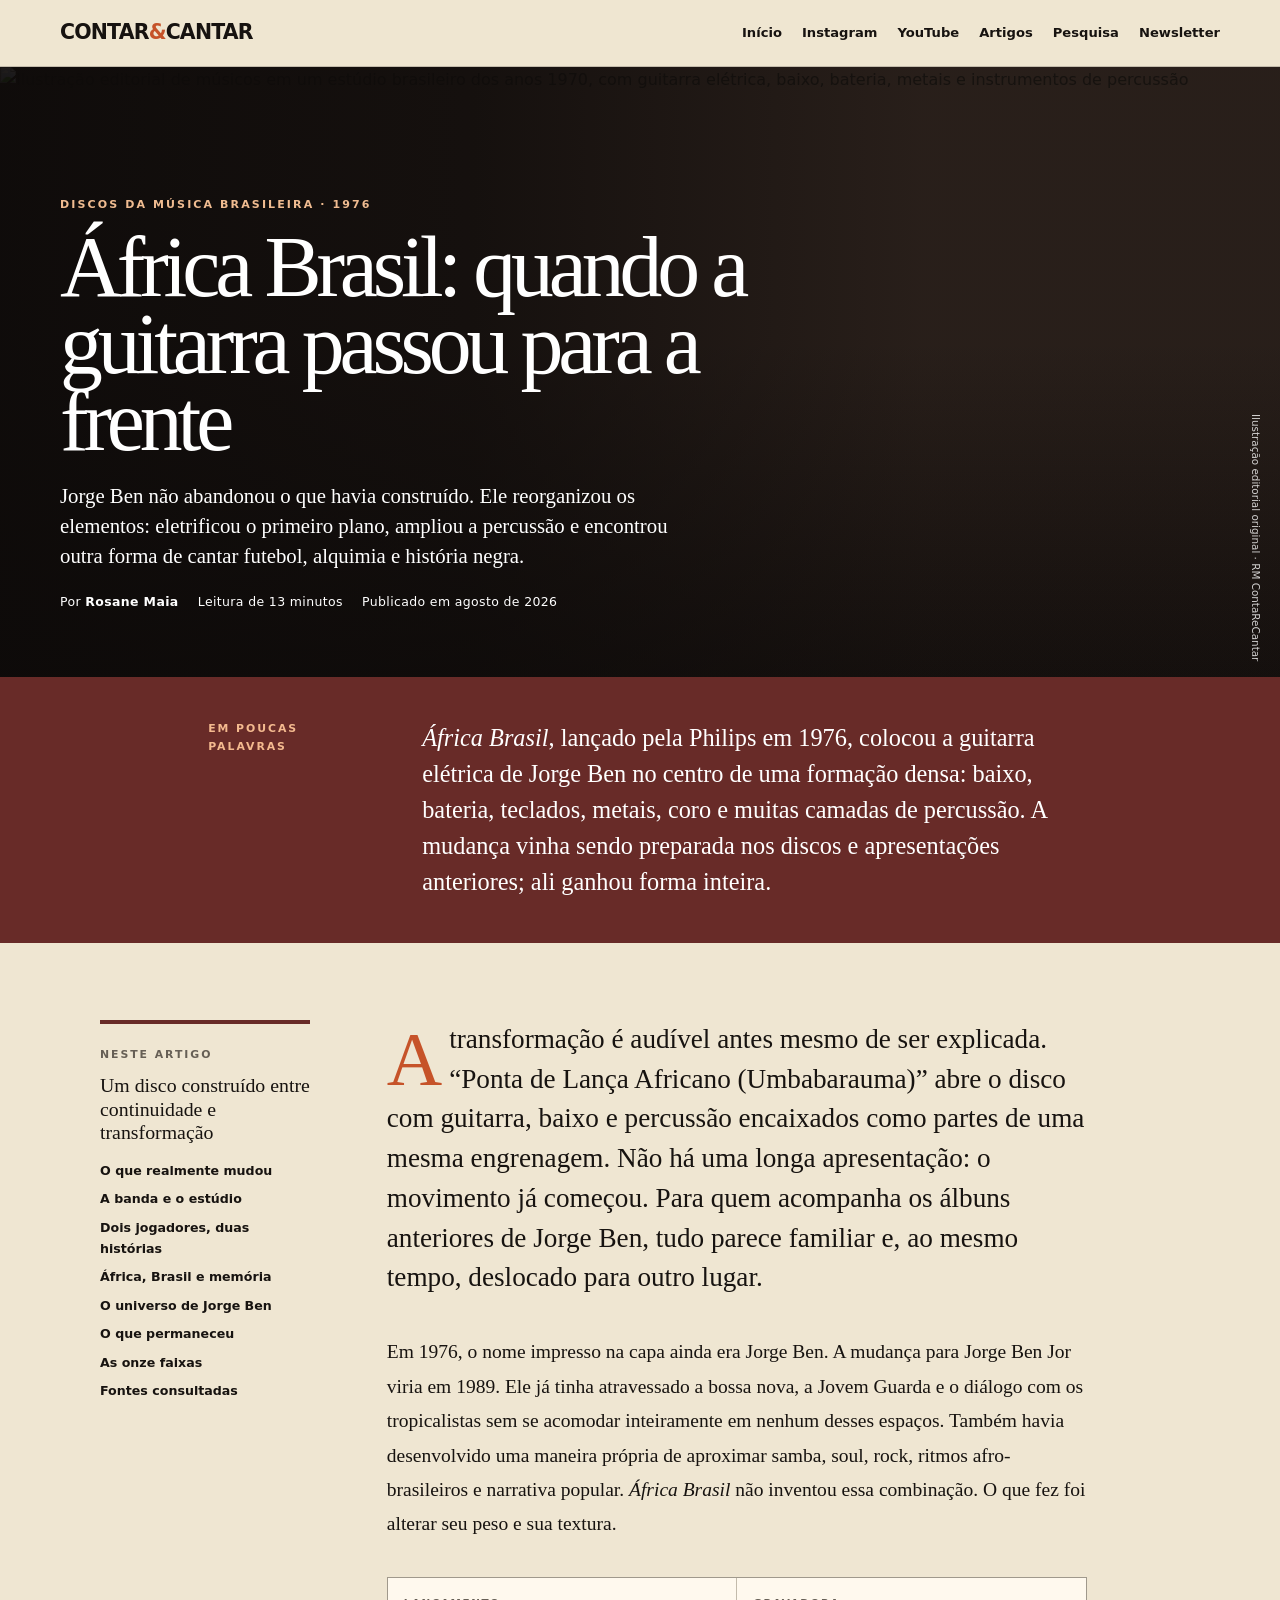
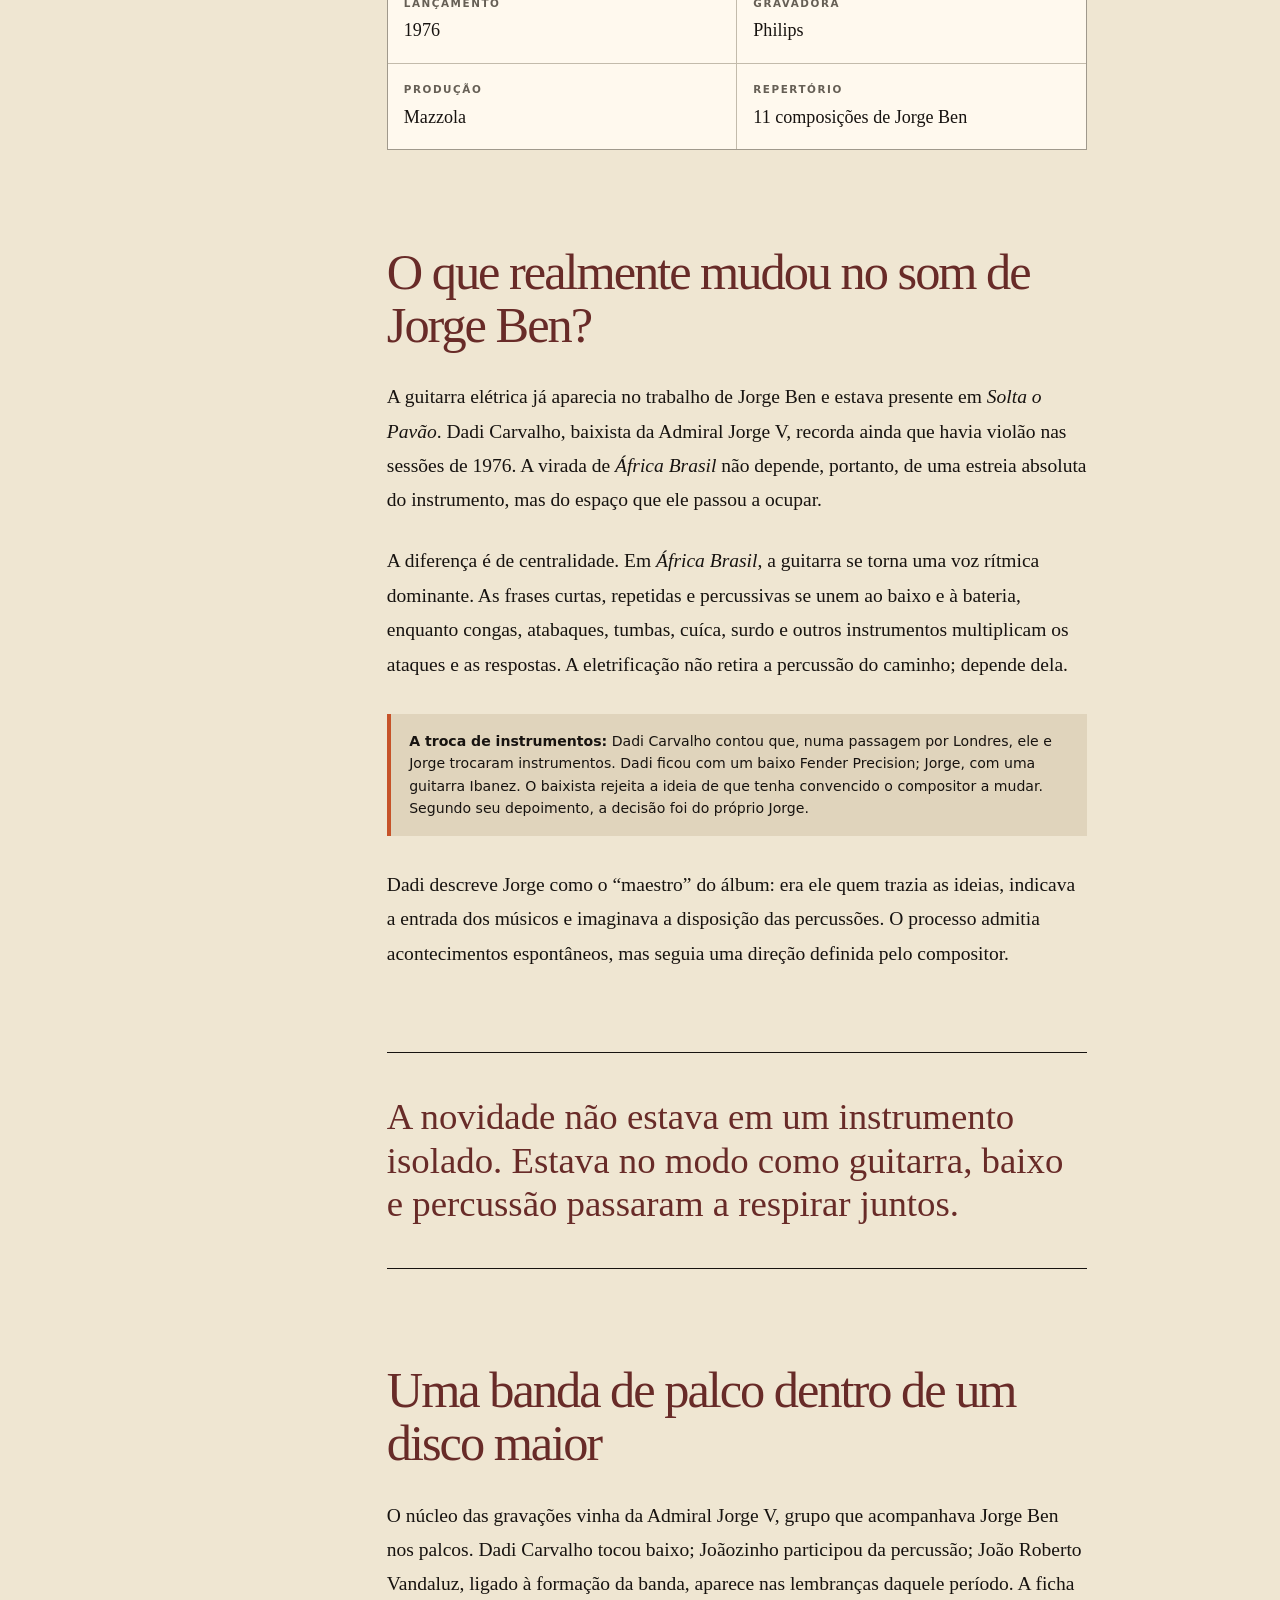
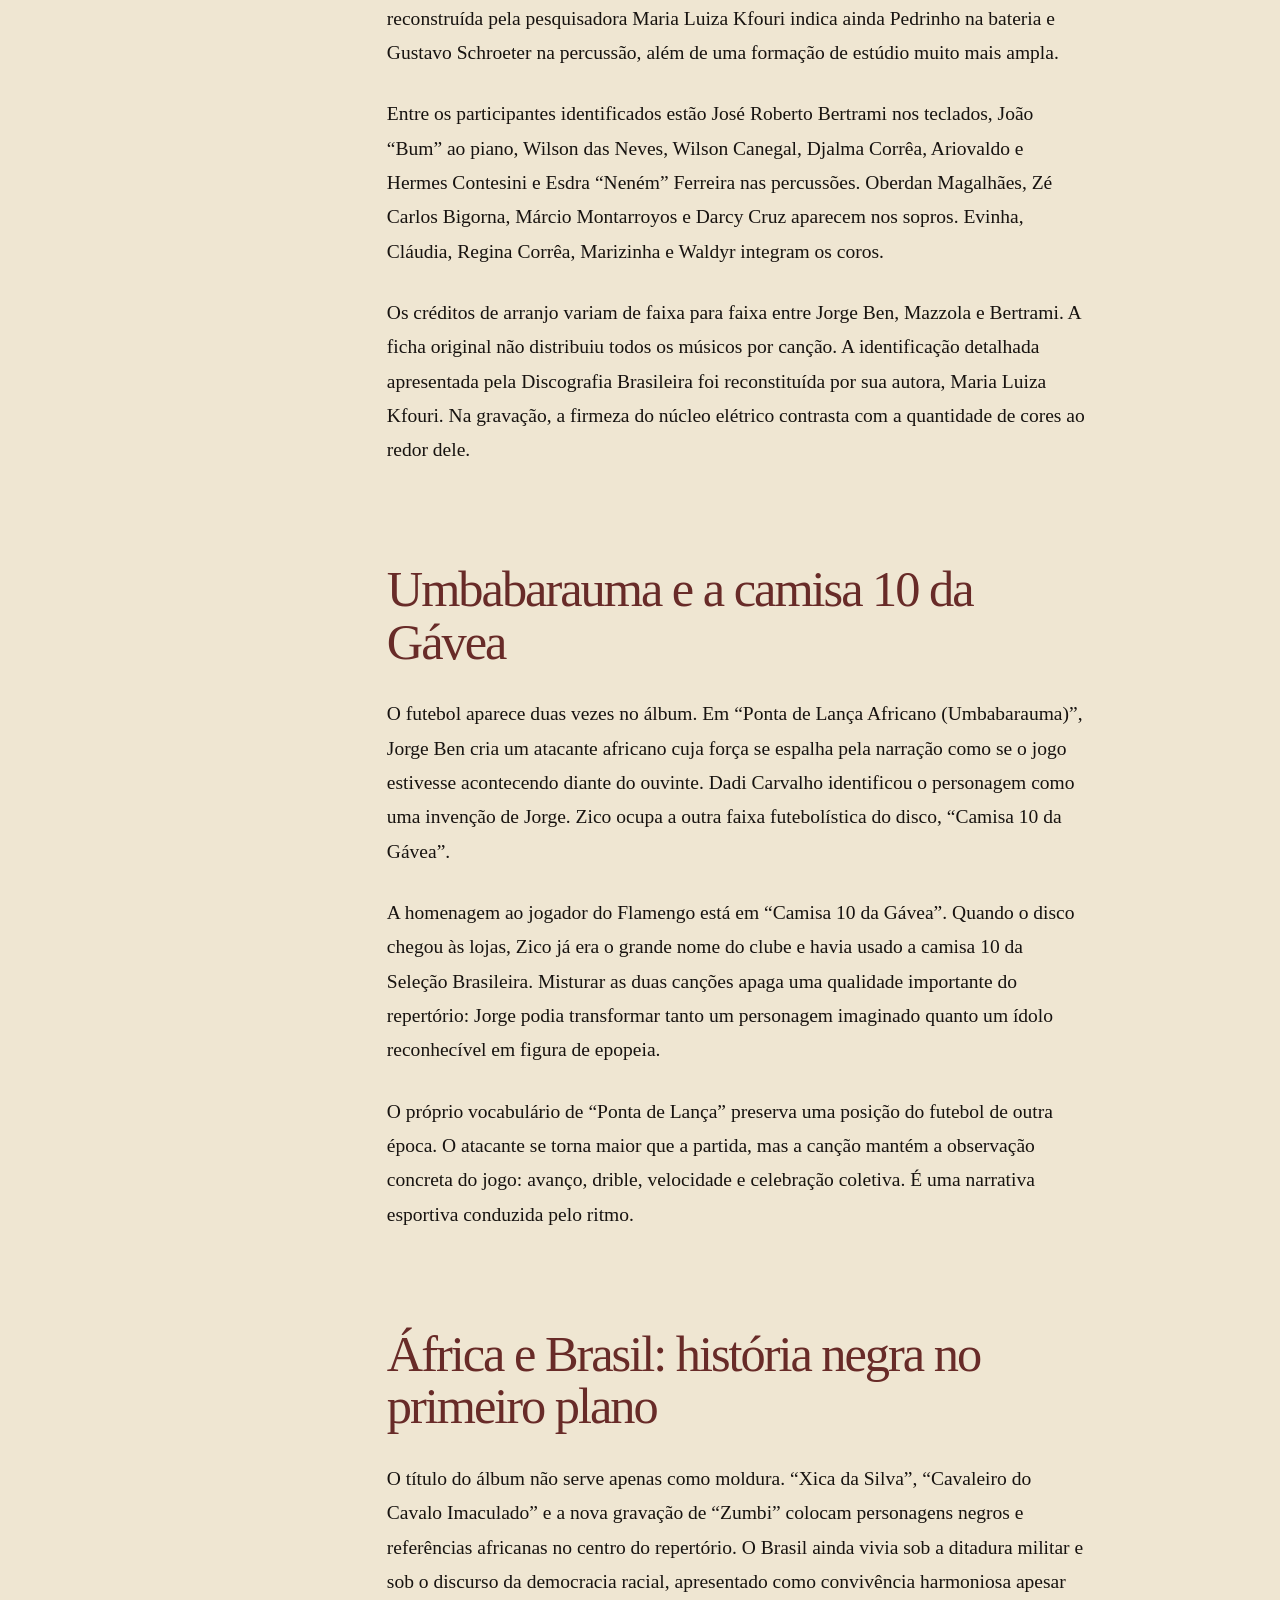
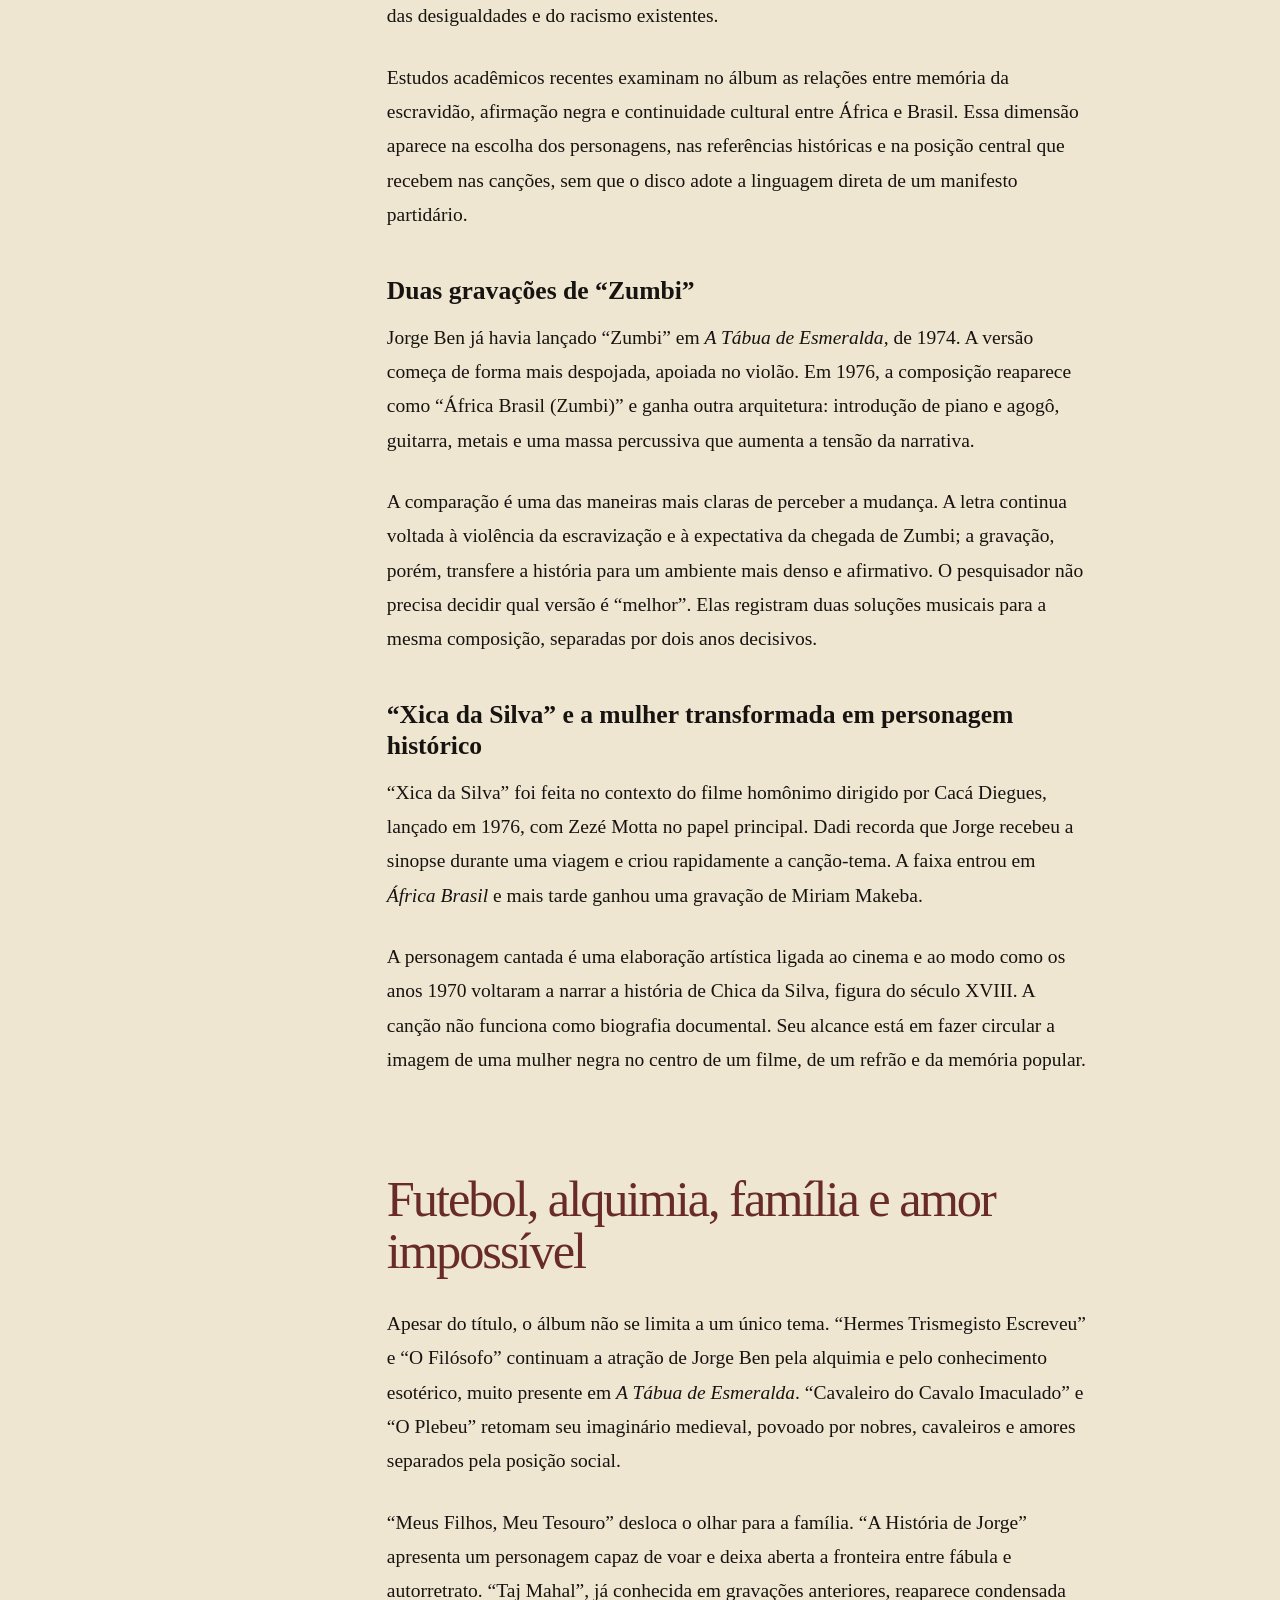
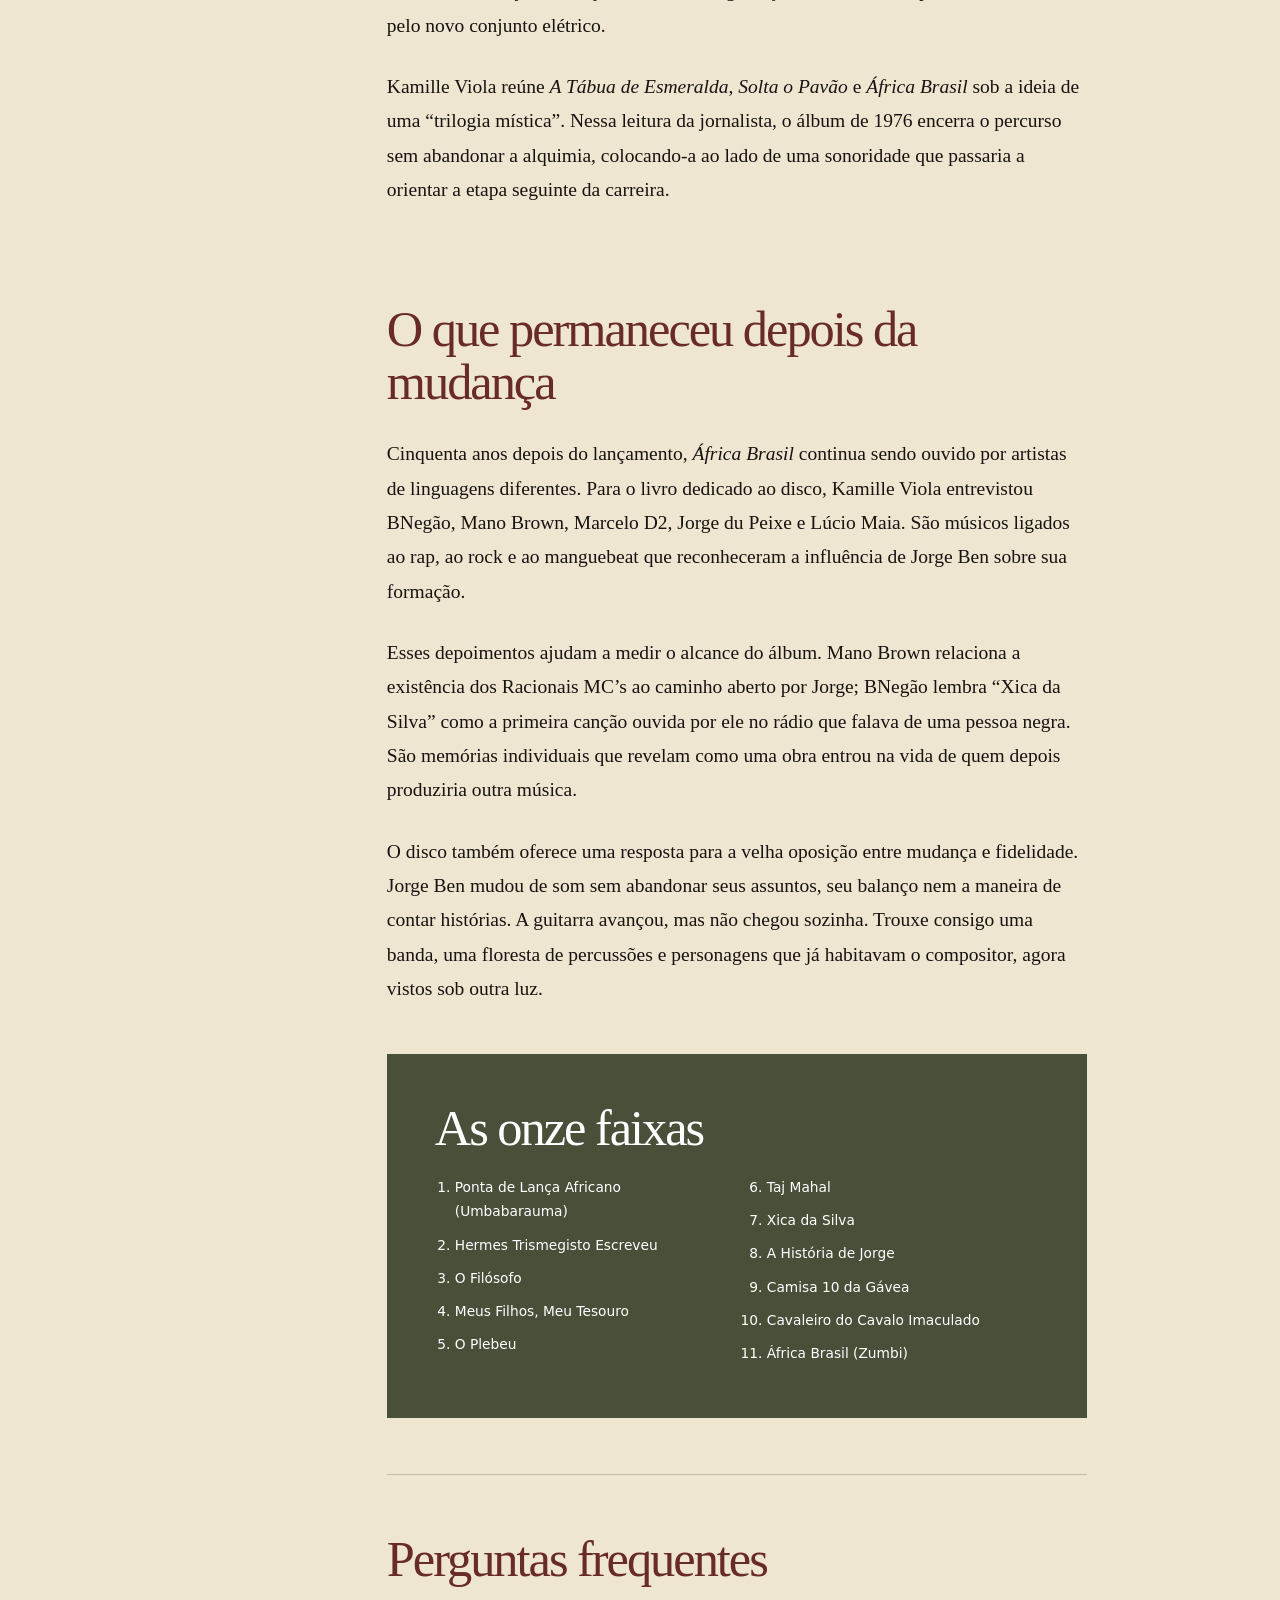
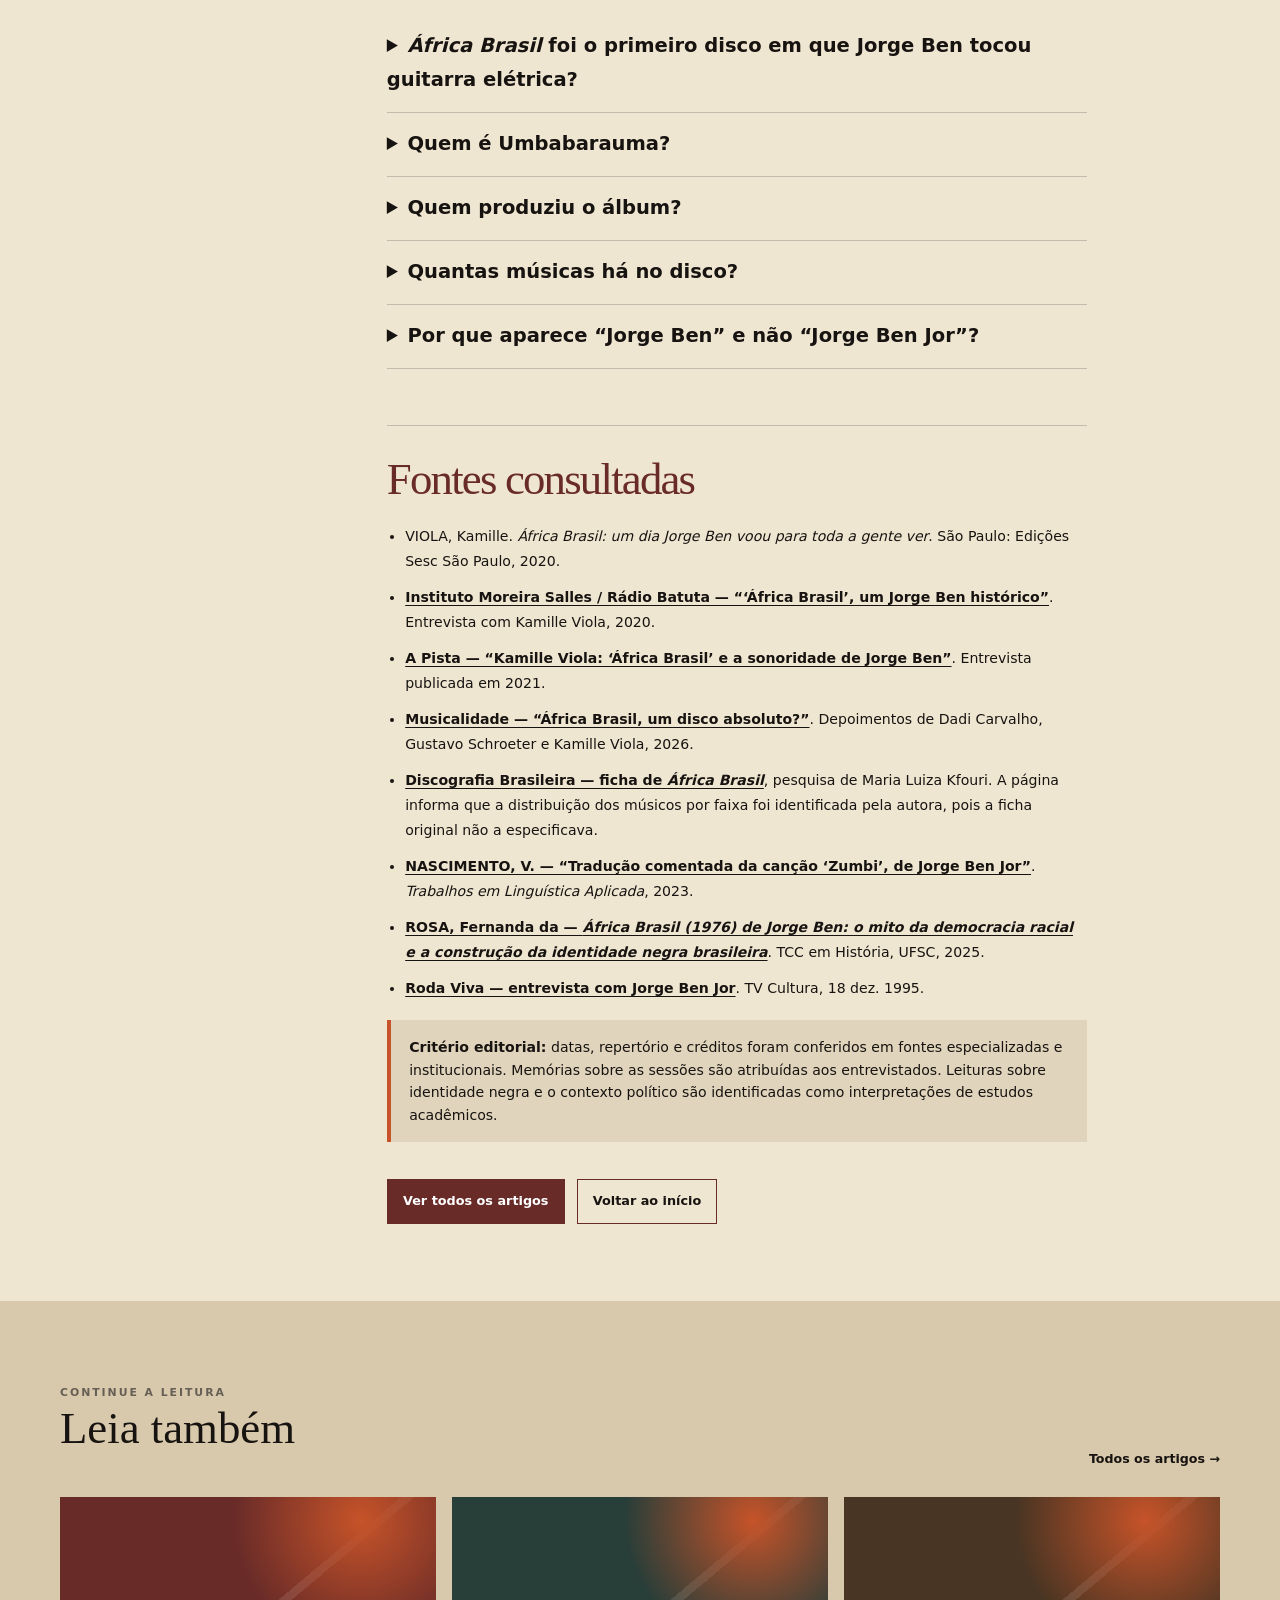
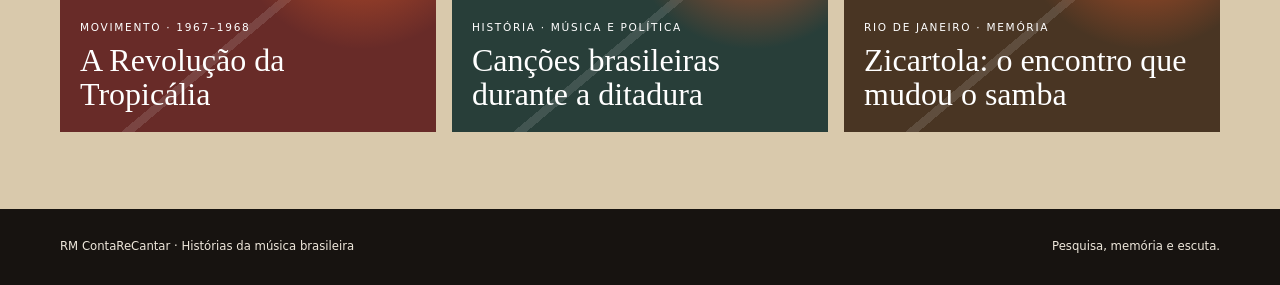
==== africa-brasil.html @ 78b7885a "Add files via upload" ====
<!doctype html>
<html lang="pt-BR">
<head>
  <meta charset="utf-8">
  <meta name="viewport" content="width=device-width,initial-scale=1">
  <title>África Brasil, de Jorge Ben: história do disco que mudou seu som</title>
  <meta name="description" content="A história de África Brasil, álbum de 1976 em que Jorge Ben colocou a guitarra no centro de uma mistura de samba, funk, percussão, futebol, alquimia e afirmação negra.">
  <meta name="author" content="Rosane Maia">
  <meta name="robots" content="index,follow,max-image-preview:large">
  <link rel="canonical" href="https://rmcontarecantar.art.br/africa-brasil.html">
  <link rel="icon" href="favicon.svg" type="image/svg+xml">
  <link rel="preload" as="image" href="assets/images/africa-brasil-editorial.webp" type="image/webp">

  <meta property="og:type" content="article">
  <meta property="og:locale" content="pt_BR">
  <meta property="og:site_name" content="RM ContaReCantar">
  <meta property="og:title" content="África Brasil: quando a guitarra passou para a frente">
  <meta property="og:description" content="Como Jorge Ben reorganizou seu próprio som em 1976 e por que o disco continua provocando novas escutas cinquenta anos depois.">
  <meta property="og:url" content="https://rmcontarecantar.art.br/africa-brasil.html">
  <meta property="og:image" content="https://rmcontarecantar.art.br/assets/images/africa-brasil-og.jpg">
  <meta property="og:image:width" content="1200">
  <meta property="og:image:height" content="630">
  <meta property="og:image:alt" content="Ilustração editorial de músicos em um estúdio brasileiro dos anos 1970, com guitarra elétrica e instrumentos de percussão">
  <meta property="article:author" content="Rosane Maia">
  <meta property="article:published_time" content="2026-08-03T09:00:00-03:00">
  <meta property="article:modified_time" content="2026-08-03T09:00:00-03:00">

  <meta name="twitter:card" content="summary_large_image">
  <meta name="twitter:title" content="África Brasil: quando a guitarra passou para a frente">
  <meta name="twitter:description" content="A história do álbum de 1976 que reorganizou o som de Jorge Ben.">
  <meta name="twitter:image" content="https://rmcontarecantar.art.br/assets/images/africa-brasil-og.jpg">

  <!-- Google Analytics 4 -->
  <script async src="https://www.googletagmanager.com/gtag/js?id=G-LFFVYB42R1"></script>
  <script>
    window.dataLayer=window.dataLayer||[];
    function gtag(){dataLayer.push(arguments)}
    gtag("js",new Date());
    gtag("config","G-LFFVYB42R1");
  </script>

  <style>
    :root{--ink:#171310;--paper:#efe6d2;--cream:#fff9ee;--wine:#682b28;--orange:#c65329;--ochre:#c6994b;--olive:#48503a;--line:rgba(23,19,16,.2);--muted:#665f55;--sans:Inter,ui-sans-serif,system-ui,-apple-system,BlinkMacSystemFont,"Segoe UI",sans-serif;--serif:Georgia,"Times New Roman",serif}
    *{box-sizing:border-box}html{scroll-behavior:smooth}body{margin:0;background:var(--paper);color:var(--ink);font-family:var(--sans);line-height:1.65}img{display:block;max-width:100%}a{color:inherit}a:focus-visible,button:focus-visible,summary:focus-visible{outline:3px solid var(--orange);outline-offset:4px}.skip{position:fixed;left:1rem;top:-5rem;z-index:1000;background:var(--cream);padding:.7rem 1rem}.skip:focus{top:1rem}.progress{position:fixed;inset:0 auto auto 0;height:3px;width:0;background:var(--orange);z-index:120}.site-header{position:sticky;top:0;z-index:100;background:rgba(239,230,210,.98);border-bottom:1px solid var(--line)}.header-inner{width:min(1160px,calc(100% - 2rem));min-height:66px;margin:auto;display:flex;align-items:center;justify-content:space-between;gap:1.2rem}.brand{font-weight:850;text-decoration:none;letter-spacing:-.04em;font-size:clamp(1.02rem,2vw,1.28rem)}.brand span{color:var(--orange)}.menu-button{display:none;border:1px solid var(--ink);background:transparent;border-radius:999px;padding:.5rem .78rem;font:inherit}nav{display:flex;align-items:center;gap:1.25rem}nav a{text-decoration:none;font-size:.82rem;font-weight:750}nav a:hover{color:var(--orange)}
    .hero{position:relative;min-height:min(610px,75vh);display:grid;align-items:end;isolation:isolate;background:#2a201b}.hero picture,.hero picture img{position:absolute;inset:0;width:100%;height:100%}.hero img{object-fit:cover;object-position:center}.hero::after{content:"";position:absolute;inset:0;z-index:1;background:linear-gradient(90deg,rgba(13,10,9,.93) 0%,rgba(13,10,9,.72) 37%,rgba(13,10,9,.06) 72%),linear-gradient(0deg,rgba(13,10,9,.72),transparent 55%)}.hero-content{position:relative;z-index:2;width:min(1160px,calc(100% - 2rem));margin:0 auto;padding:clamp(4rem,8vw,7rem) 0 clamp(2.5rem,5vw,4.3rem);color:#fff;display:grid;grid-template-columns:minmax(0,700px) 1fr}.kicker{text-transform:uppercase;letter-spacing:.19em;font-size:.69rem;font-weight:850;color:#f0bc91;margin:0 0 .9rem}h1{font-family:var(--serif);font-weight:400;font-size:clamp(2.8rem,6.7vw,6.15rem);letter-spacing:-.06em;line-height:.9;margin:0;max-width:780px}.deck{font-family:var(--serif);font-size:clamp(1.03rem,1.8vw,1.3rem);line-height:1.45;max-width:650px;margin:1.3rem 0}.byline{display:flex;flex-wrap:wrap;gap:.55rem 1.2rem;font-size:.78rem;letter-spacing:.03em}.byline strong{color:#fff}.image-credit{position:absolute;z-index:3;right:1rem;bottom:1rem;color:rgba(255,255,255,.8);font-size:.65rem;writing-mode:vertical-rl}
    .answer{background:var(--wine);color:#fff}.answer-inner{width:min(950px,calc(100% - 2rem));margin:auto;padding:clamp(1.6rem,4vw,2.7rem);display:grid;grid-template-columns:150px 1fr;gap:clamp(1.5rem,5vw,4rem);align-items:start}.answer-label{font-size:.68rem;letter-spacing:.18em;text-transform:uppercase;font-weight:850;color:#f4ba8f}.answer p{font-family:var(--serif);font-size:clamp(1.16rem,2.2vw,1.52rem);line-height:1.48;margin:0}
    .article-shell{width:min(1080px,calc(100% - 2rem));margin:auto;display:grid;grid-template-columns:210px minmax(0,700px);gap:clamp(2rem,6vw,6rem);padding:clamp(3.2rem,6vw,6rem) 0}.aside-inner{position:sticky;top:94px;border-top:4px solid var(--wine);padding-top:1rem}.aside-label{font-size:.68rem;letter-spacing:.18em;text-transform:uppercase;font-weight:850;color:var(--muted)}.aside-title{font-family:var(--serif);font-size:1.24rem;line-height:1.18;margin:.5rem 0 1rem}.toc-links{display:flex;flex-direction:column;gap:.48rem}.toc-links a,.back-link{font-size:.79rem;font-weight:750;text-decoration:none}.toc-links a:hover,.back-link:hover{color:var(--orange)}.mobile-toc{display:none;margin:0 0 2rem;border-top:4px solid var(--wine);border-bottom:1px solid var(--line);font-family:var(--sans)}.mobile-toc summary{cursor:pointer;list-style:none;display:flex;align-items:center;justify-content:space-between;padding:1rem 0;font-size:.77rem;font-weight:850;letter-spacing:.14em;text-transform:uppercase}.mobile-toc summary::-webkit-details-marker{display:none}.mobile-toc summary::after{content:"+";font-size:1.3rem;color:var(--orange)}.mobile-toc[open] summary::after{content:"–"}.mobile-toc nav{display:flex;position:static;background:transparent;border:0;padding:0 0 1.2rem;flex-direction:column;align-items:flex-start;gap:.65rem}.mobile-toc nav a{font-size:.88rem}.article-body{font-family:var(--serif);font-size:clamp(1.08rem,1.8vw,1.22rem);line-height:1.76}.article-body p{margin:0 0 1.38em}.article-body .lead{font-size:clamp(1.33rem,2.3vw,1.7rem);line-height:1.46}.article-body .lead::first-letter{float:left;font-size:4.8rem;line-height:.74;padding:.16em .09em 0 0;color:var(--orange)}.article-body h2{font-size:clamp(1.9rem,4vw,3.15rem);line-height:1.04;letter-spacing:-.04em;font-weight:400;margin:1.9em 0 .58em;color:var(--wine)}.article-body h3{font-size:clamp(1.25rem,2.5vw,1.6rem);line-height:1.2;margin:1.7em 0 .55em}.pullquote{margin:2.2em 0;padding:1.15em 0;border-top:1px solid var(--ink);border-bottom:1px solid var(--ink);font-size:clamp(1.5rem,3.1vw,2.3rem);line-height:1.18;color:var(--wine)}.note{font-family:var(--sans);font-size:.88rem;line-height:1.6;background:#e0d4bc;border-left:4px solid var(--orange);padding:1rem 1.15rem;margin:2rem 0}.fact-grid{display:grid;grid-template-columns:repeat(2,minmax(0,1fr));gap:1px;background:var(--line);border:1px solid var(--line);margin:2.2rem 0}.fact{background:var(--cream);padding:1rem}.fact span{display:block;font-family:var(--sans);font-size:.65rem;text-transform:uppercase;letter-spacing:.15em;color:var(--muted);font-weight:850}.fact strong{display:block;font-family:var(--serif);font-size:1.13rem;font-weight:400;margin-top:.2rem}.tracklist{background:var(--olive);color:#fff;padding:clamp(1.7rem,4vw,3rem);margin:3rem 0}.tracklist h2{color:#fff;margin:0 0 1rem}.tracklist ol{columns:2;column-gap:2.5rem;margin:0;padding-left:1.25rem}.tracklist li{break-inside:avoid;padding:.28rem 0;font-family:var(--sans);font-size:.86rem}.faq{margin-top:3.5rem;border-top:1px solid var(--line)}.faq h2{margin-top:1.15em}.faq details{border-bottom:1px solid var(--line);padding:.9rem 0;font-family:var(--sans)}.faq summary{cursor:pointer;font-weight:800}.faq details p{font-family:var(--serif);font-size:1rem;margin:.7rem 0 .3rem}.sources{margin-top:3.5rem;padding-top:1.8rem;border-top:1px solid var(--line)}.sources h2,.related h2{font-family:var(--serif);font-weight:400;font-size:clamp(1.9rem,4vw,2.8rem);line-height:1.1;margin:0 0 1rem}.sources ul{padding-left:1.15rem}.sources li{margin:.72rem 0;font-family:var(--sans);font-size:.88rem}.sources a{font-weight:750;text-decoration-thickness:1px;text-underline-offset:3px}.article-actions{display:flex;flex-wrap:wrap;gap:.75rem;margin-top:2.3rem}.button{display:inline-flex;align-items:center;justify-content:center;min-height:44px;padding:.65rem .95rem;border:1px solid var(--wine);text-decoration:none;font-family:var(--sans);font-size:.8rem;font-weight:850}.button.primary{background:var(--wine);color:#fff}.button:hover{background:var(--orange);border-color:var(--orange);color:#fff}
    .related{background:#d9c9ac;padding:clamp(3rem,6vw,5.8rem) max(1rem,calc((100% - 1160px)/2))}.related-head{display:flex;justify-content:space-between;align-items:end;gap:1rem;margin-bottom:1.7rem}.related-grid{display:grid;grid-template-columns:repeat(3,minmax(0,1fr));gap:1rem}.related-card{min-height:235px;display:flex;flex-direction:column;justify-content:flex-end;padding:1.25rem;color:#fff;text-decoration:none;position:relative;overflow:hidden;background:var(--wine);transition:transform .2s}.related-card::before{content:"";position:absolute;inset:0;background:radial-gradient(circle at 80% 10%,var(--orange),transparent 35%),linear-gradient(140deg,transparent 0 52%,rgba(255,255,255,.12) 52% 54%,transparent 54%)}.related-card:nth-child(2){background:#283e39}.related-card:nth-child(3){background:#493523}.related-card>*{position:relative}.related-card span{font-size:.66rem;text-transform:uppercase;letter-spacing:.16em}.related-card strong{font-family:var(--serif);font-size:clamp(1.42rem,2.6vw,2rem);line-height:1.06;font-weight:400;margin-top:.5rem}.related-card:hover{transform:translateY(-4px)}footer{background:var(--ink);color:#eee7db;padding:1.8rem 1rem}.footer-inner{width:min(1160px,100%);margin:auto;display:flex;justify-content:space-between;gap:1rem;flex-wrap:wrap;font-size:.73rem}
    @media(max-width:820px){.menu-button{display:block}nav{display:none;position:absolute;top:66px;left:0;right:0;background:var(--paper);padding:1.2rem 1rem 1.5rem;border-bottom:1px solid var(--line);flex-direction:column;align-items:flex-start}nav.open{display:flex}.hero{min-height:680px}.hero::after{background:linear-gradient(0deg,rgba(13,10,9,.94) 0%,rgba(13,10,9,.56) 66%,rgba(13,10,9,.08) 100%)}.hero img{object-position:65% center}.hero-content{grid-template-columns:1fr;padding-bottom:3rem}h1{font-size:clamp(3rem,14vw,5.25rem)}.image-credit{display:none}.answer-inner{grid-template-columns:1fr;gap:.7rem}.article-shell{grid-template-columns:1fr;padding-top:3rem}.article-aside{display:none}.mobile-toc{display:block}.fact-grid{grid-template-columns:1fr}.tracklist ol{columns:1}.related-grid{grid-template-columns:1fr}.related-card{min-height:205px}}
    @media(max-width:480px){.header-inner{min-height:62px}.site-header nav{top:62px}.hero{min-height:630px}.hero-content{width:min(100% - 1.3rem,1160px)}.deck{font-size:1rem}.article-shell{width:min(100% - 1.3rem,1080px)}.article-body{font-size:1.06rem}.article-body .lead::first-letter{font-size:4.1rem}.tracklist{margin-left:-.65rem;margin-right:-.65rem}.related-head{align-items:flex-start;flex-direction:column}}
    @media print{.progress,.site-header,.article-aside,.article-actions,.related,footer{display:none}.hero{min-height:auto;background:none}.hero picture,.hero::after,.image-credit{display:none}.hero-content{color:#000;padding:2rem 0}.kicker{color:#000}.answer{color:#000;background:none;border:1px solid #000}.article-shell{display:block;padding:1rem 0}}
    @media(prefers-reduced-motion:reduce){html{scroll-behavior:auto}*{animation:none!important;transition:none!important}}
  </style>

  <script type="application/ld+json">
  {"@context":"https://schema.org","@type":"Article","headline":"África Brasil: quando a guitarra passou para a frente","description":"A história do álbum de 1976 em que Jorge Ben colocou a guitarra elétrica no centro de seu som.","author":{"@type":"Person","name":"Rosane Maia"},"publisher":{"@type":"Organization","name":"RM ContaReCantar","url":"https://rmcontarecantar.art.br/"},"datePublished":"2026-08-03","dateModified":"2026-08-03","mainEntityOfPage":"https://rmcontarecantar.art.br/africa-brasil.html","image":"https://rmcontarecantar.art.br/assets/images/africa-brasil-og.jpg","inLanguage":"pt-BR","about":["África Brasil","Jorge Ben","música brasileira","samba funk","música negra brasileira"]}
  </script>
  <script type="application/ld+json">
  {"@context":"https://schema.org","@type":"FAQPage","mainEntity":[{"@type":"Question","name":"África Brasil foi o primeiro disco em que Jorge Ben tocou guitarra elétrica?","acceptedAnswer":{"@type":"Answer","text":"Não é correto tratar África Brasil como a primeira aparição da guitarra elétrica em sua discografia. Ela já era usada antes, inclusive em Solta o Pavão. No álbum de 1976, porém, passou a ocupar o centro dos arranjos e a definir mais claramente a nova sonoridade."}},{"@type":"Question","name":"Quem é Umbabarauma?","acceptedAnswer":{"@type":"Answer","text":"É o ponta de lança africano imaginado por Jorge Ben na canção que abre o disco. A faixa dedicada diretamente a Zico é Camisa 10 da Gávea."}},{"@type":"Question","name":"Quem produziu África Brasil?","acceptedAnswer":{"@type":"Answer","text":"O álbum foi produzido por Mazzola para a Philips. Os arranjos são creditados, conforme as faixas, a Jorge Ben, Mazzola e José Roberto Bertrami."}}]}
  </script>
</head>
<body>
  <a class="skip" href="#conteudo">Pular para o artigo</a>
  <div class="progress" id="progress" aria-hidden="true"></div>
  <header class="site-header"><div class="header-inner">
    <a class="brand" href="index.html#inicio" aria-label="RM ContaReCantar — página inicial">CONTAR<span>&amp;</span>CANTAR</a>
    <button class="menu-button" id="menuButton" type="button" aria-expanded="false" aria-controls="mainNav">Menu</button>
    <nav id="mainNav" aria-label="Navegação principal"><a href="index.html#inicio">Início</a><a href="index.html#instagram">Instagram</a><a href="index.html#youtube">YouTube</a><a href="index.html#artigos">Artigos</a><a href="index.html#pesquisa">Pesquisa</a><a href="index.html#newsletter">Newsletter</a></nav>
  </div></header>

  <main id="conteudo">
    <header class="hero">
      <picture><source srcset="assets/images/africa-brasil-editorial.webp" type="image/webp"><img src="assets/images/africa-brasil-editorial.jpg" width="1600" height="1000" alt="Ilustração editorial de músicos em um estúdio brasileiro dos anos 1970, com guitarra elétrica, baixo, bateria, metais e instrumentos de percussão"></picture>
      <div class="hero-content"><div>
        <p class="kicker">Discos da música brasileira · 1976</p>
        <h1>África Brasil: quando a guitarra passou para a frente</h1>
        <p class="deck">Jorge Ben não abandonou o que havia construído. Ele reorganizou os elementos: eletrificou o primeiro plano, ampliou a percussão e encontrou outra forma de cantar futebol, alquimia e história negra.</p>
        <div class="byline"><span>Por <strong>Rosane Maia</strong></span><span>Leitura de 13 minutos</span><span>Publicado em agosto de 2026</span></div>
      </div></div>
      <small class="image-credit">Ilustração editorial original · RM ContaReCantar</small>
    </header>

    <section class="answer" aria-label="Resposta rápida"><div class="answer-inner"><span class="answer-label">Em poucas palavras</span><p><em>África Brasil</em>, lançado pela Philips em 1976, colocou a guitarra elétrica de Jorge Ben no centro de uma formação densa: baixo, bateria, teclados, metais, coro e muitas camadas de percussão. A mudança vinha sendo preparada nos discos e apresentações anteriores; ali ganhou forma inteira.</p></div></section>

    <div class="article-shell">
      <aside class="article-aside" aria-label="Índice do artigo"><div class="aside-inner"><span class="aside-label">Neste artigo</span><p class="aside-title">Um disco construído entre continuidade e transformação</p><div class="toc-links"><a href="#mudanca">O que realmente mudou</a><a href="#estudio">A banda e o estúdio</a><a href="#futebol">Dois jogadores, duas histórias</a><a href="#africa">África, Brasil e memória</a><a href="#universo">O universo de Jorge Ben</a><a href="#legado">O que permaneceu</a><a href="#faixas">As onze faixas</a><a href="#fontes">Fontes consultadas</a></div></div></aside>

      <article class="article-body">
        <details class="mobile-toc"><summary>Neste artigo</summary><nav aria-label="Índice do artigo no celular"><a href="#mudanca">O que realmente mudou</a><a href="#estudio">A banda e o estúdio</a><a href="#futebol">Dois jogadores, duas histórias</a><a href="#africa">África, Brasil e memória</a><a href="#universo">O universo de Jorge Ben</a><a href="#legado">O que permaneceu</a><a href="#faixas">As onze faixas</a><a href="#fontes">Fontes consultadas</a></nav></details>

        <p class="lead">A transformação é audível antes mesmo de ser explicada. “Ponta de Lança Africano (Umbabarauma)” abre o disco com guitarra, baixo e percussão encaixados como partes de uma mesma engrenagem. Não há uma longa apresentação: o movimento já começou. Para quem acompanha os álbuns anteriores de Jorge Ben, tudo parece familiar e, ao mesmo tempo, deslocado para outro lugar.</p>

        <p>Em 1976, o nome impresso na capa ainda era Jorge Ben. A mudança para Jorge Ben Jor viria em 1989. Ele já tinha atravessado a bossa nova, a Jovem Guarda e o diálogo com os tropicalistas sem se acomodar inteiramente em nenhum desses espaços. Também havia desenvolvido uma maneira própria de aproximar samba, soul, rock, ritmos afro-brasileiros e narrativa popular. <em>África Brasil</em> não inventou essa combinação. O que fez foi alterar seu peso e sua textura.</p>

        <div class="fact-grid" aria-label="Ficha resumida do disco"><div class="fact"><span>Lançamento</span><strong>1976</strong></div><div class="fact"><span>Gravadora</span><strong>Philips</strong></div><div class="fact"><span>Produção</span><strong>Mazzola</strong></div><div class="fact"><span>Repertório</span><strong>11 composições de Jorge Ben</strong></div></div>

        <h2 id="mudanca">O que realmente mudou no som de Jorge Ben?</h2>

        <p>A guitarra elétrica já aparecia no trabalho de Jorge Ben e estava presente em <em>Solta o Pavão</em>. Dadi Carvalho, baixista da Admiral Jorge V, recorda ainda que havia violão nas sessões de 1976. A virada de <em>África Brasil</em> não depende, portanto, de uma estreia absoluta do instrumento, mas do espaço que ele passou a ocupar.</p>

        <p>A diferença é de centralidade. Em <em>África Brasil</em>, a guitarra se torna uma voz rítmica dominante. As frases curtas, repetidas e percussivas se unem ao baixo e à bateria, enquanto congas, atabaques, tumbas, cuíca, surdo e outros instrumentos multiplicam os ataques e as respostas. A eletrificação não retira a percussão do caminho; depende dela.</p>

        <aside class="note"><strong>A troca de instrumentos:</strong> Dadi Carvalho contou que, numa passagem por Londres, ele e Jorge trocaram instrumentos. Dadi ficou com um baixo Fender Precision; Jorge, com uma guitarra Ibanez. O baixista rejeita a ideia de que tenha convencido o compositor a mudar. Segundo seu depoimento, a decisão foi do próprio Jorge.</aside>

        <p>Dadi descreve Jorge como o “maestro” do álbum: era ele quem trazia as ideias, indicava a entrada dos músicos e imaginava a disposição das percussões. O processo admitia acontecimentos espontâneos, mas seguia uma direção definida pelo compositor.</p>

        <div class="pullquote">A novidade não estava em um instrumento isolado. Estava no modo como guitarra, baixo e percussão passaram a respirar juntos.</div>

        <h2 id="estudio">Uma banda de palco dentro de um disco maior</h2>

        <p>O núcleo das gravações vinha da Admiral Jorge V, grupo que acompanhava Jorge Ben nos palcos. Dadi Carvalho tocou baixo; Joãozinho participou da percussão; João Roberto Vandaluz, ligado à formação da banda, aparece nas lembranças daquele período. A ficha reconstruída pela pesquisadora Maria Luiza Kfouri indica ainda Pedrinho na bateria e Gustavo Schroeter na percussão, além de uma formação de estúdio muito mais ampla.</p>

        <p>Entre os participantes identificados estão José Roberto Bertrami nos teclados, João “Bum” ao piano, Wilson das Neves, Wilson Canegal, Djalma Corrêa, Ariovaldo e Hermes Contesini e Esdra “Neném” Ferreira nas percussões. Oberdan Magalhães, Zé Carlos Bigorna, Márcio Montarroyos e Darcy Cruz aparecem nos sopros. Evinha, Cláudia, Regina Corrêa, Marizinha e Waldyr integram os coros.</p>

        <p>Os créditos de arranjo variam de faixa para faixa entre Jorge Ben, Mazzola e Bertrami. A ficha original não distribuiu todos os músicos por canção. A identificação detalhada apresentada pela Discografia Brasileira foi reconstituída por sua autora, Maria Luiza Kfouri. Na gravação, a firmeza do núcleo elétrico contrasta com a quantidade de cores ao redor dele.</p>

        <h2 id="futebol">Umbabarauma e a camisa 10 da Gávea</h2>

        <p>O futebol aparece duas vezes no álbum. Em “Ponta de Lança Africano (Umbabarauma)”, Jorge Ben cria um atacante africano cuja força se espalha pela narração como se o jogo estivesse acontecendo diante do ouvinte. Dadi Carvalho identificou o personagem como uma invenção de Jorge. Zico ocupa a outra faixa futebolística do disco, “Camisa 10 da Gávea”.</p>

        <p>A homenagem ao jogador do Flamengo está em “Camisa 10 da Gávea”. Quando o disco chegou às lojas, Zico já era o grande nome do clube e havia usado a camisa 10 da Seleção Brasileira. Misturar as duas canções apaga uma qualidade importante do repertório: Jorge podia transformar tanto um personagem imaginado quanto um ídolo reconhecível em figura de epopeia.</p>

        <p>O próprio vocabulário de “Ponta de Lança” preserva uma posição do futebol de outra época. O atacante se torna maior que a partida, mas a canção mantém a observação concreta do jogo: avanço, drible, velocidade e celebração coletiva. É uma narrativa esportiva conduzida pelo ritmo.</p>

        <h2 id="africa">África e Brasil: história negra no primeiro plano</h2>

        <p>O título do álbum não serve apenas como moldura. “Xica da Silva”, “Cavaleiro do Cavalo Imaculado” e a nova gravação de “Zumbi” colocam personagens negros e referências africanas no centro do repertório. O Brasil ainda vivia sob a ditadura militar e sob o discurso da democracia racial, apresentado como convivência harmoniosa apesar das desigualdades e do racismo existentes.</p>

        <p>Estudos acadêmicos recentes examinam no álbum as relações entre memória da escravidão, afirmação negra e continuidade cultural entre África e Brasil. Essa dimensão aparece na escolha dos personagens, nas referências históricas e na posição central que recebem nas canções, sem que o disco adote a linguagem direta de um manifesto partidário.</p>

        <h3>Duas gravações de “Zumbi”</h3>

        <p>Jorge Ben já havia lançado “Zumbi” em <em>A Tábua de Esmeralda</em>, de 1974. A versão começa de forma mais despojada, apoiada no violão. Em 1976, a composição reaparece como “África Brasil (Zumbi)” e ganha outra arquitetura: introdução de piano e agogô, guitarra, metais e uma massa percussiva que aumenta a tensão da narrativa.</p>

        <p>A comparação é uma das maneiras mais claras de perceber a mudança. A letra continua voltada à violência da escravização e à expectativa da chegada de Zumbi; a gravação, porém, transfere a história para um ambiente mais denso e afirmativo. O pesquisador não precisa decidir qual versão é “melhor”. Elas registram duas soluções musicais para a mesma composição, separadas por dois anos decisivos.</p>

        <h3>“Xica da Silva” e a mulher transformada em personagem histórico</h3>

        <p>“Xica da Silva” foi feita no contexto do filme homônimo dirigido por Cacá Diegues, lançado em 1976, com Zezé Motta no papel principal. Dadi recorda que Jorge recebeu a sinopse durante uma viagem e criou rapidamente a canção-tema. A faixa entrou em <em>África Brasil</em> e mais tarde ganhou uma gravação de Miriam Makeba.</p>

        <p>A personagem cantada é uma elaboração artística ligada ao cinema e ao modo como os anos 1970 voltaram a narrar a história de Chica da Silva, figura do século XVIII. A canção não funciona como biografia documental. Seu alcance está em fazer circular a imagem de uma mulher negra no centro de um filme, de um refrão e da memória popular.</p>

        <h2 id="universo">Futebol, alquimia, família e amor impossível</h2>

        <p>Apesar do título, o álbum não se limita a um único tema. “Hermes Trismegisto Escreveu” e “O Filósofo” continuam a atração de Jorge Ben pela alquimia e pelo conhecimento esotérico, muito presente em <em>A Tábua de Esmeralda</em>. “Cavaleiro do Cavalo Imaculado” e “O Plebeu” retomam seu imaginário medieval, povoado por nobres, cavaleiros e amores separados pela posição social.</p>

        <p>“Meus Filhos, Meu Tesouro” desloca o olhar para a família. “A História de Jorge” apresenta um personagem capaz de voar e deixa aberta a fronteira entre fábula e autorretrato. “Taj Mahal”, já conhecida em gravações anteriores, reaparece condensada pelo novo conjunto elétrico.</p>

        <p>Kamille Viola reúne <em>A Tábua de Esmeralda</em>, <em>Solta o Pavão</em> e <em>África Brasil</em> sob a ideia de uma “trilogia mística”. Nessa leitura da jornalista, o álbum de 1976 encerra o percurso sem abandonar a alquimia, colocando-a ao lado de uma sonoridade que passaria a orientar a etapa seguinte da carreira.</p>

        <h2 id="legado">O que permaneceu depois da mudança</h2>

        <p>Cinquenta anos depois do lançamento, <em>África Brasil</em> continua sendo ouvido por artistas de linguagens diferentes. Para o livro dedicado ao disco, Kamille Viola entrevistou BNegão, Mano Brown, Marcelo D2, Jorge du Peixe e Lúcio Maia. São músicos ligados ao rap, ao rock e ao manguebeat que reconheceram a influência de Jorge Ben sobre sua formação.</p>

        <p>Esses depoimentos ajudam a medir o alcance do álbum. Mano Brown relaciona a existência dos Racionais MC’s ao caminho aberto por Jorge; BNegão lembra “Xica da Silva” como a primeira canção ouvida por ele no rádio que falava de uma pessoa negra. São memórias individuais que revelam como uma obra entrou na vida de quem depois produziria outra música.</p>

        <p>O disco também oferece uma resposta para a velha oposição entre mudança e fidelidade. Jorge Ben mudou de som sem abandonar seus assuntos, seu balanço nem a maneira de contar histórias. A guitarra avançou, mas não chegou sozinha. Trouxe consigo uma banda, uma floresta de percussões e personagens que já habitavam o compositor, agora vistos sob outra luz.</p>

        <section class="tracklist" id="faixas"><h2>As onze faixas</h2><ol><li>Ponta de Lança Africano (Umbabarauma)</li><li>Hermes Trismegisto Escreveu</li><li>O Filósofo</li><li>Meus Filhos, Meu Tesouro</li><li>O Plebeu</li><li>Taj Mahal</li><li>Xica da Silva</li><li>A História de Jorge</li><li>Camisa 10 da Gávea</li><li>Cavaleiro do Cavalo Imaculado</li><li>África Brasil (Zumbi)</li></ol></section>

        <section class="faq" aria-labelledby="faq-title"><h2 id="faq-title">Perguntas frequentes</h2>
          <details><summary><em>África Brasil</em> foi o primeiro disco em que Jorge Ben tocou guitarra elétrica?</summary><p>Não. A guitarra já aparecia antes, inclusive em <em>Solta o Pavão</em>. Em 1976, ela passou a ocupar o centro dos arranjos de maneira mais sistemática e audível.</p></details>
          <details><summary>Quem é Umbabarauma?</summary><p>É o ponta de lança africano imaginado por Jorge Ben. A canção dedicada diretamente a Zico é “Camisa 10 da Gávea”.</p></details>
          <details><summary>Quem produziu o álbum?</summary><p>Mazzola produziu o disco para a Philips. Os arranjos são atribuídos, conforme cada faixa, a Jorge Ben, Mazzola e José Roberto Bertrami.</p></details>
          <details><summary>Quantas músicas há no disco?</summary><p>São onze faixas, todas compostas por Jorge Ben.</p></details>
          <details><summary>Por que aparece “Jorge Ben” e não “Jorge Ben Jor”?</summary><p>Porque esse era o nome artístico usado em 1976. A forma Jorge Ben Jor foi adotada em 1989.</p></details>
        </section>

        <section class="sources" id="fontes"><h2>Fontes consultadas</h2><ul>
          <li>VIOLA, Kamille. <em>África Brasil: um dia Jorge Ben voou para toda a gente ver</em>. São Paulo: Edições Sesc São Paulo, 2020.</li>
          <li><a href="https://radiobatuta.ims.com.br/entrevistas/africa-brasil-um-jorge-ben-historico" target="_blank" rel="noopener noreferrer">Instituto Moreira Salles / Rádio Batuta — “‘África Brasil’, um Jorge Ben histórico”</a>. Entrevista com Kamille Viola, 2020.</li>
          <li><a href="https://apistajornal.com/2021/03/05/kamille-viola-africa-brasil-sonoridade-de-jorge-ben/" target="_blank" rel="noopener noreferrer">A Pista — “Kamille Viola: ‘África Brasil’ e a sonoridade de Jorge Ben”</a>. Entrevista publicada em 2021.</li>
          <li><a href="https://musicalidade.com/africa-brasil-um-disco-absoluto/" target="_blank" rel="noopener noreferrer">Musicalidade — “África Brasil, um disco absoluto?”</a>. Depoimentos de Dadi Carvalho, Gustavo Schroeter e Kamille Viola, 2026.</li>
          <li><a href="https://discografia.discosdobrasil.com.br/discos/africa-brasil" target="_blank" rel="noopener noreferrer">Discografia Brasileira — ficha de <em>África Brasil</em></a>, pesquisa de Maria Luiza Kfouri. A página informa que a distribuição dos músicos por faixa foi identificada pela autora, pois a ficha original não a especificava.</li>
          <li><a href="https://www.scielo.br/j/tla/a/n9LYkXhVyCyr8zjzzsw6TrR/?lang=pt" target="_blank" rel="noopener noreferrer">NASCIMENTO, V. — “Tradução comentada da canção ‘Zumbi’, de Jorge Ben Jor”</a>. <em>Trabalhos em Linguística Aplicada</em>, 2023.</li>
          <li><a href="https://repositorio.ufsc.br/handle/123456789/269541" target="_blank" rel="noopener noreferrer">ROSA, Fernanda da — <em>África Brasil (1976) de Jorge Ben: o mito da democracia racial e a construção da identidade negra brasileira</em></a>. TCC em História, UFSC, 2025.</li>
          <li><a href="https://rodaviva.fapesp.br/materia/66/entrevistados/jorge_ben_jor_1995.htm" target="_blank" rel="noopener noreferrer">Roda Viva — entrevista com Jorge Ben Jor</a>. TV Cultura, 18 dez. 1995.</li>
        </ul><p class="note"><strong>Critério editorial:</strong> datas, repertório e créditos foram conferidos em fontes especializadas e institucionais. Memórias sobre as sessões são atribuídas aos entrevistados. Leituras sobre identidade negra e o contexto político são identificadas como interpretações de estudos acadêmicos.</p></section>

        <div class="article-actions"><a class="button primary" href="index.html#artigos">Ver todos os artigos</a><a class="button" href="index.html#inicio">Voltar ao início</a></div>
      </article>
    </div>

    <section class="related" aria-labelledby="related-title"><div class="related-head"><div><span class="aside-label">Continue a leitura</span><h2 id="related-title">Leia também</h2></div><a class="back-link" href="index.html#artigos">Todos os artigos →</a></div><div class="related-grid">
      <a class="related-card" href="tropicalia.html"><span>Movimento · 1967–1968</span><strong>A Revolução da Tropicália</strong></a>
      <a class="related-card" href="ditadura-musica.html"><span>História · Música e política</span><strong>Canções brasileiras durante a ditadura</strong></a>
      <a class="related-card" href="zicartola.html"><span>Rio de Janeiro · Memória</span><strong>Zicartola: o encontro que mudou o samba</strong></a>
    </div></section>
  </main>

  <footer><div class="footer-inner"><span>RM ContaReCantar · Histórias da música brasileira</span><span>Pesquisa, memória e escuta.</span></div></footer>
  <script>
    const menuButton=document.getElementById("menuButton"),mainNav=document.getElementById("mainNav");menuButton.addEventListener("click",()=>{const open=mainNav.classList.toggle("open");menuButton.setAttribute("aria-expanded",String(open))});mainNav.querySelectorAll("a").forEach(a=>a.addEventListener("click",()=>{mainNav.classList.remove("open");menuButton.setAttribute("aria-expanded","false")}));const progress=document.getElementById("progress");function updateProgress(){const h=document.documentElement.scrollHeight-innerHeight;progress.style.width=(h>0?scrollY/h*100:0)+"%"}addEventListener("scroll",updateProgress,{passive:true});updateProgress();
  </script>
</body>
</html>
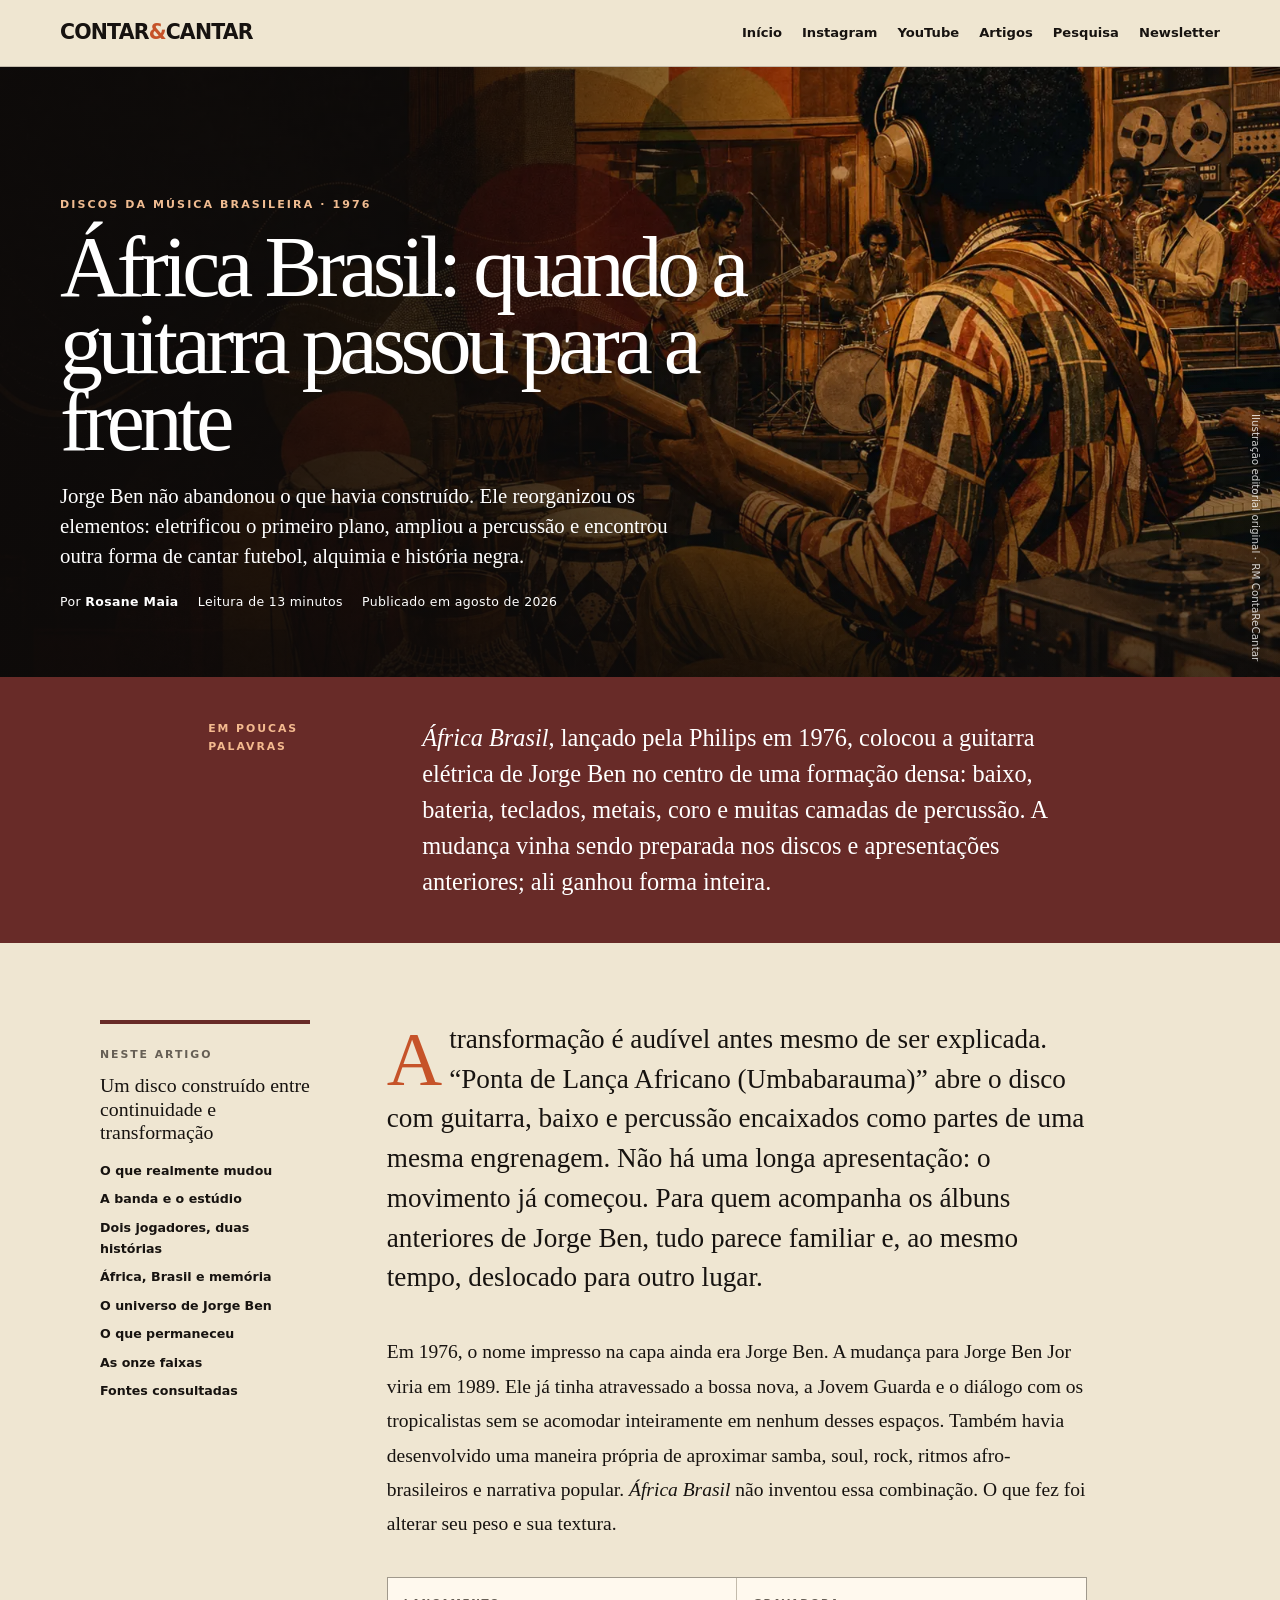
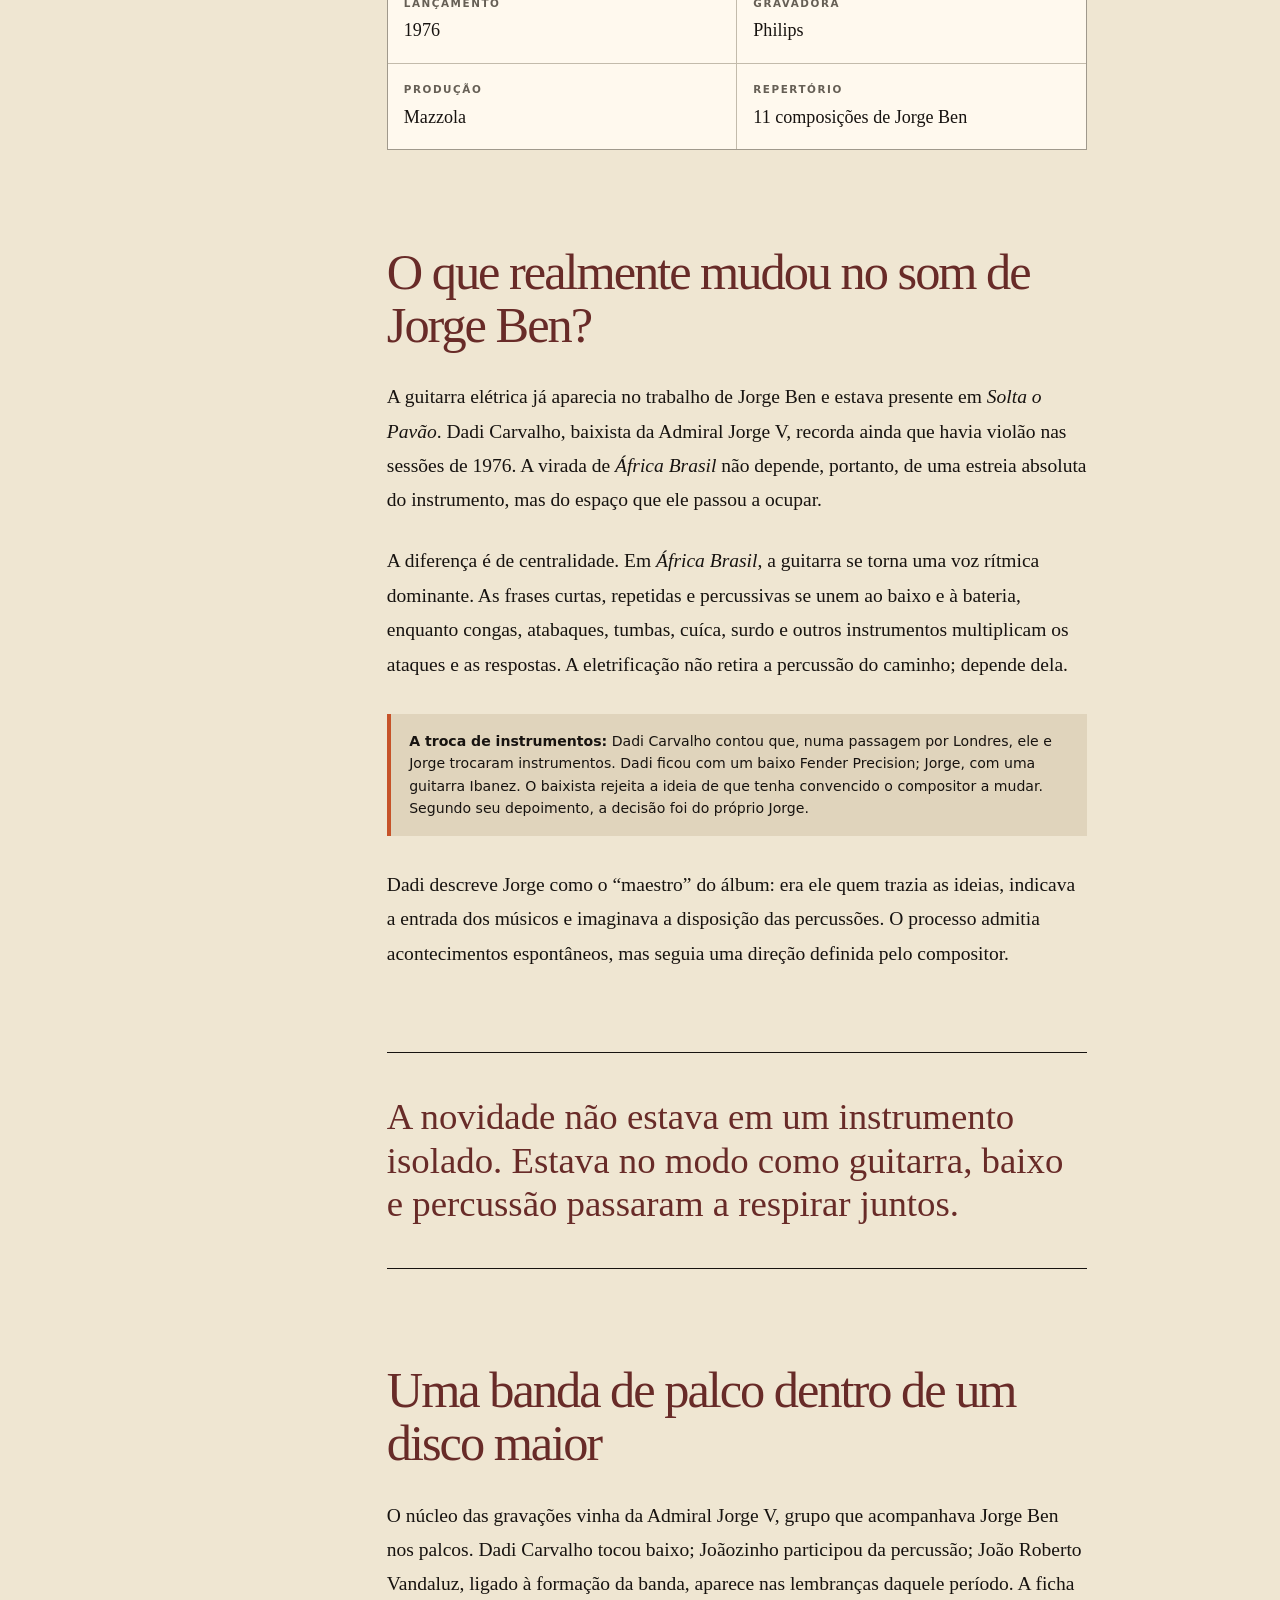
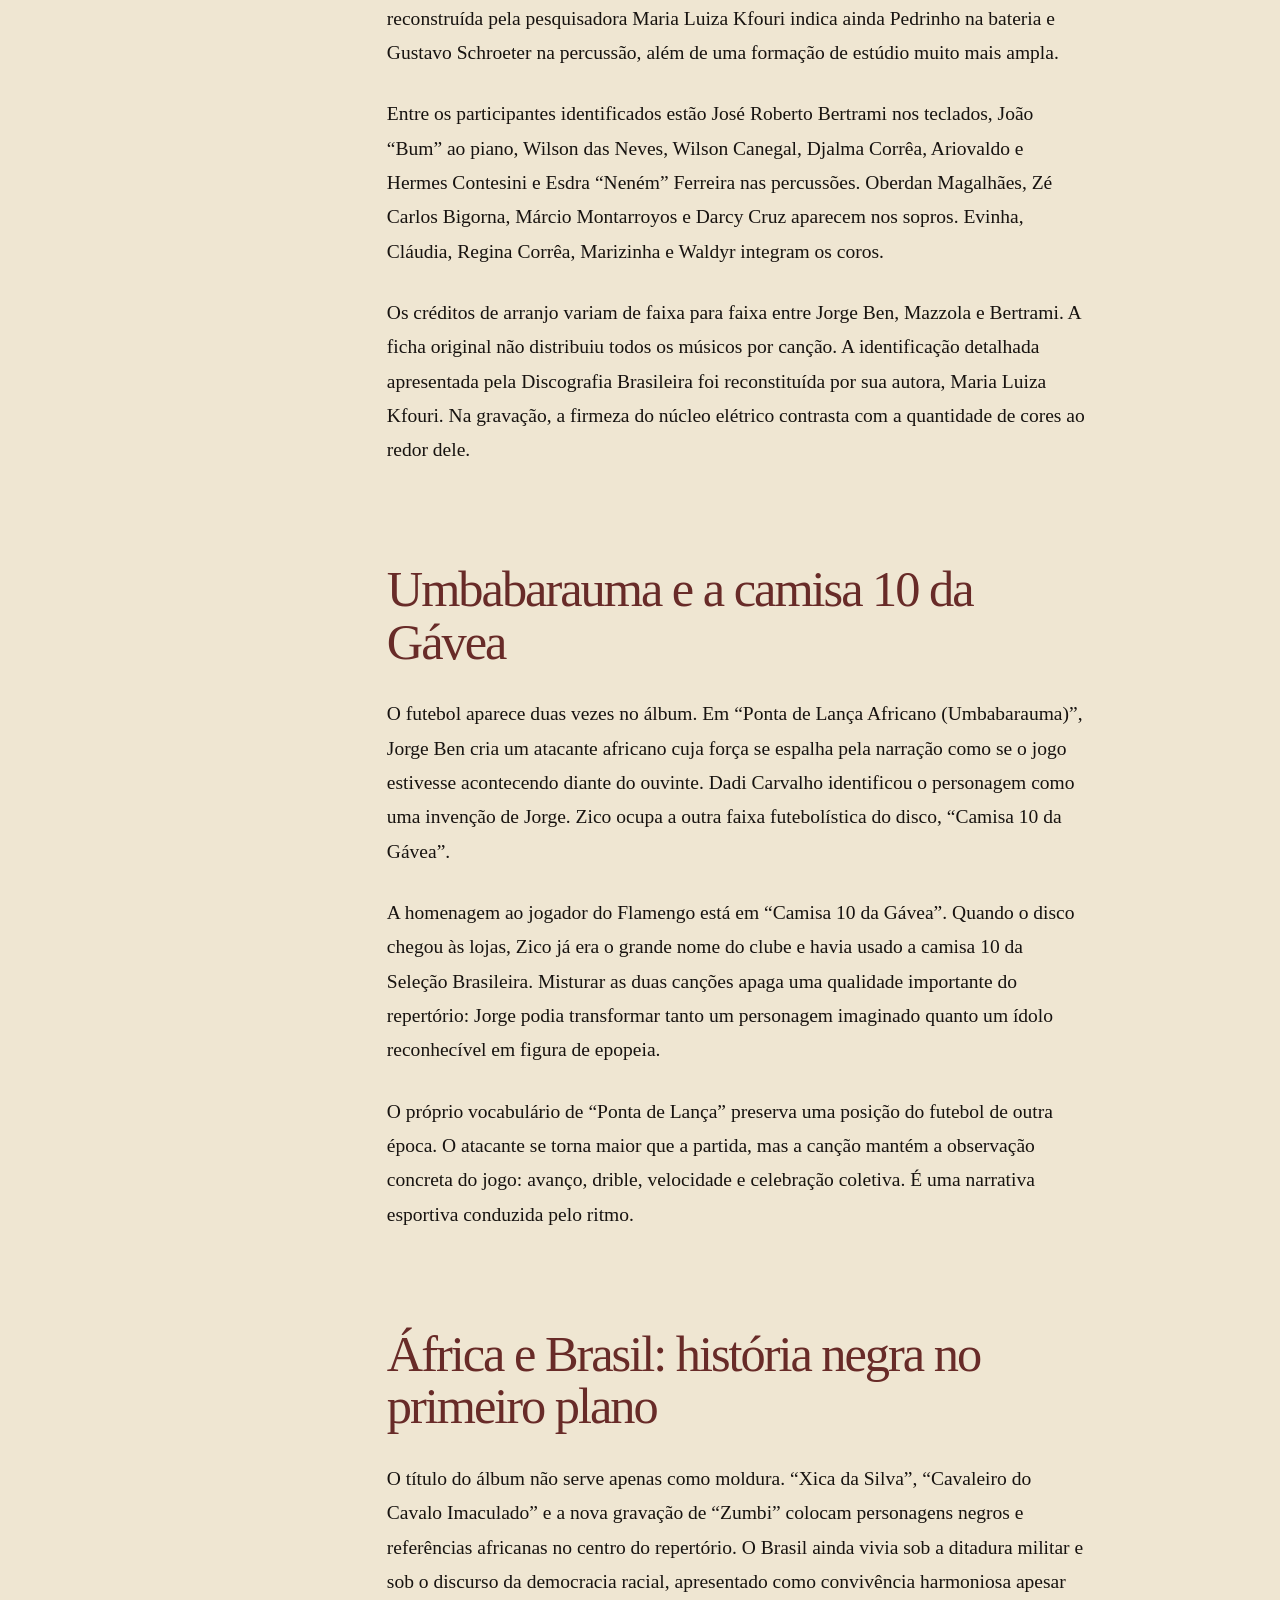
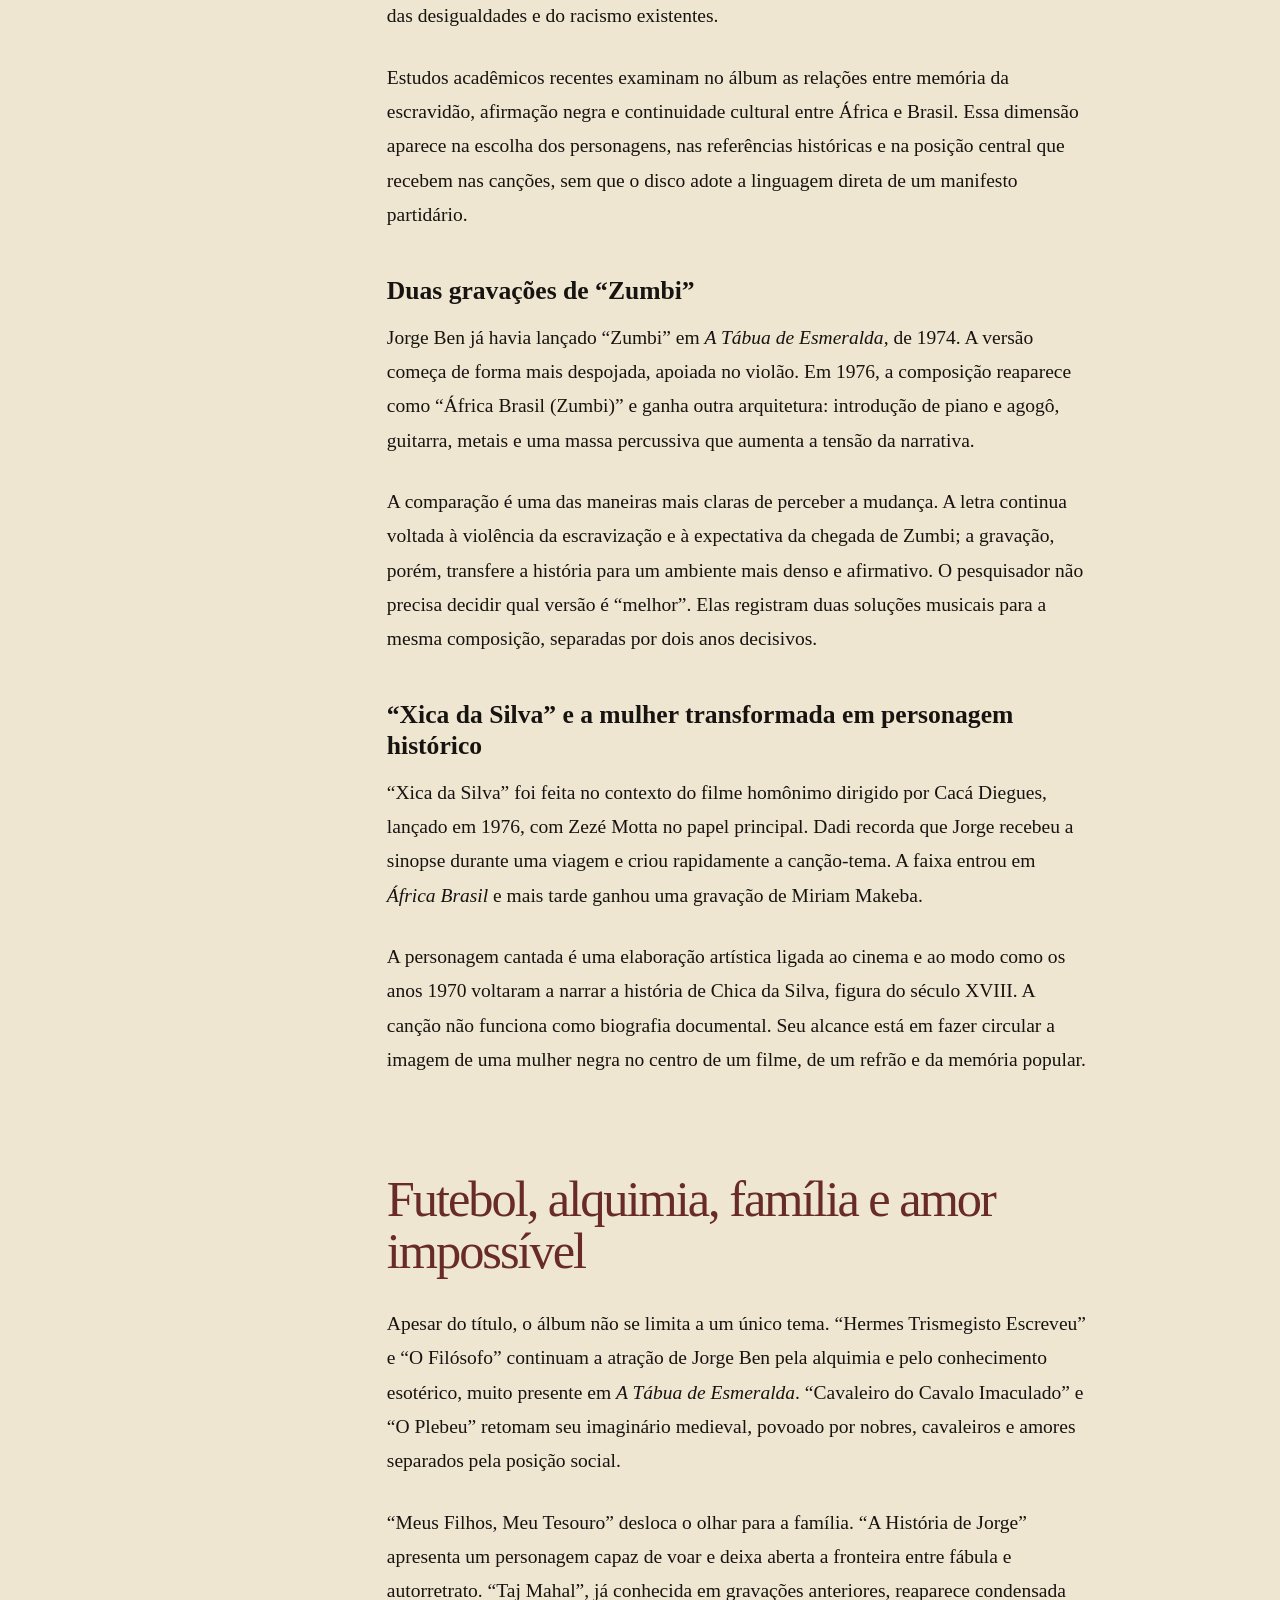
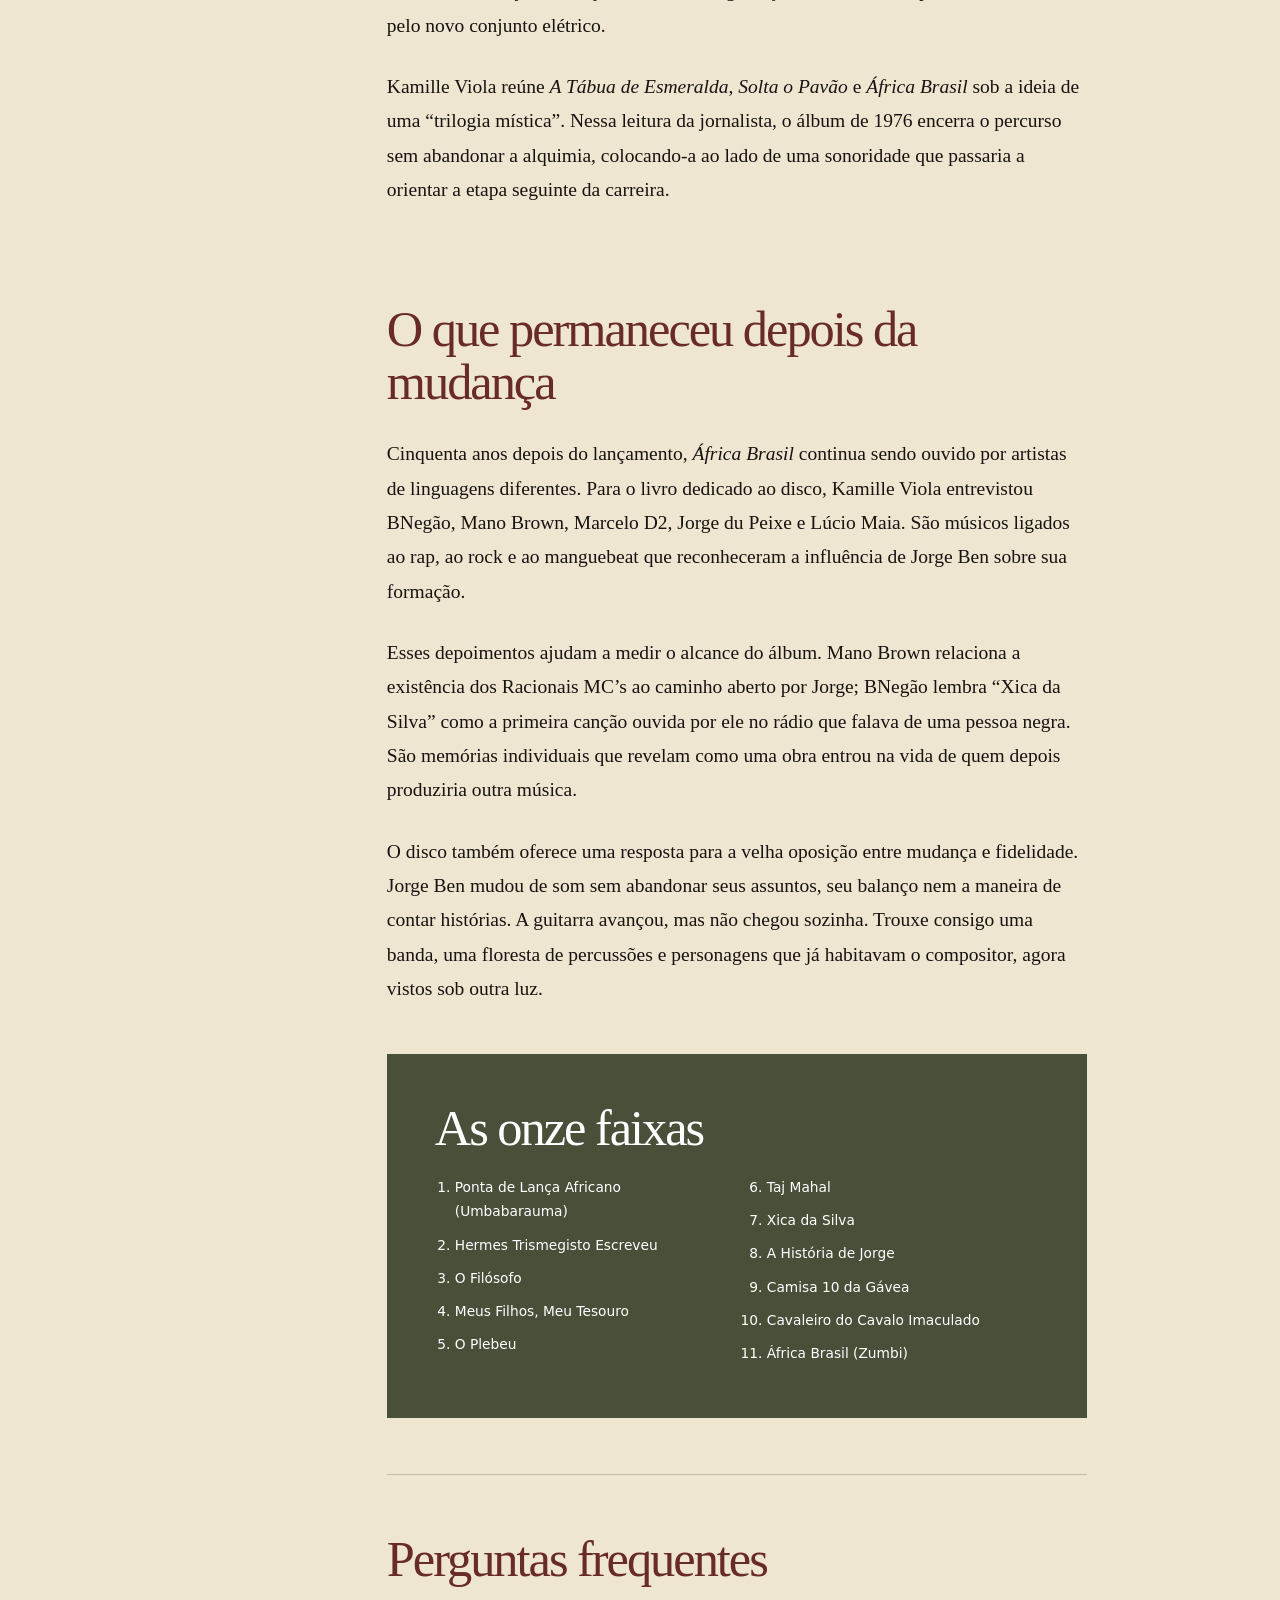
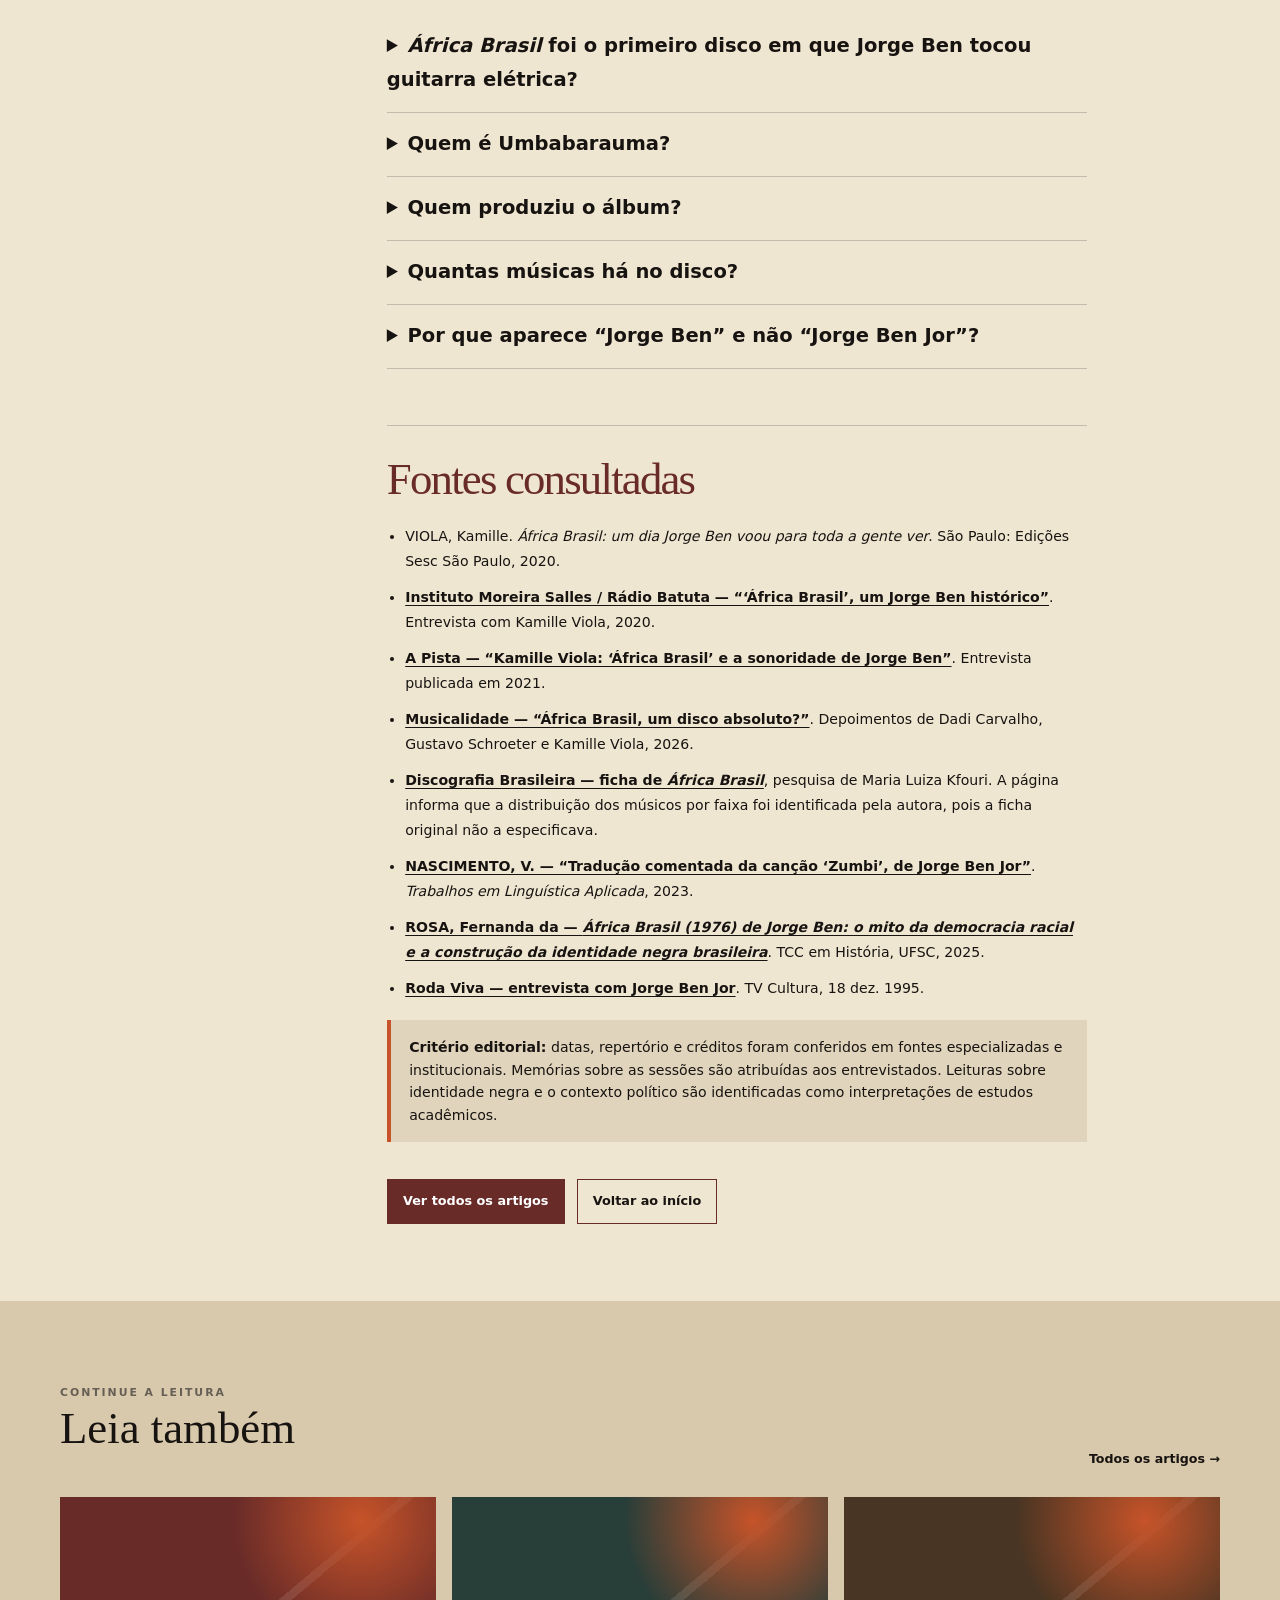
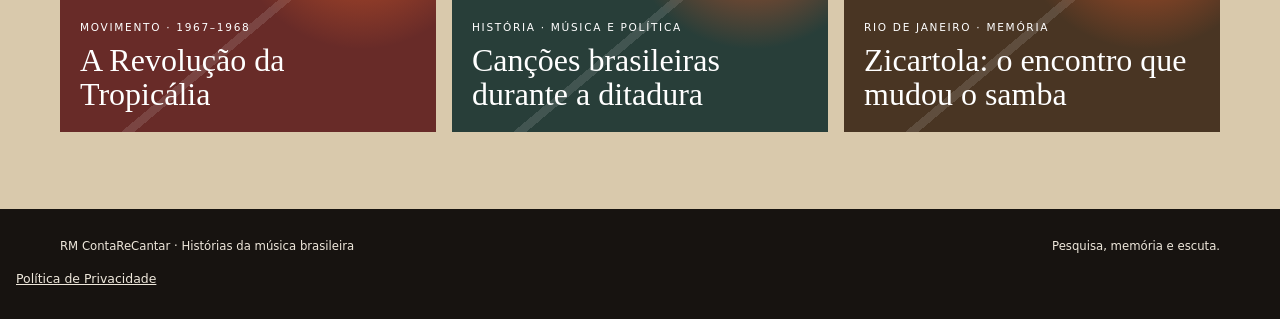
==== commit 986946f6: "Add files via upload" ====
--- a/africa-brasil.html
+++ b/africa-brasil.html
@@ -58,6 +58,8 @@
   <script type="application/ld+json">
   {"@context":"https://schema.org","@type":"FAQPage","mainEntity":[{"@type":"Question","name":"África Brasil foi o primeiro disco em que Jorge Ben tocou guitarra elétrica?","acceptedAnswer":{"@type":"Answer","text":"Não é correto tratar África Brasil como a primeira aparição da guitarra elétrica em sua discografia. Ela já era usada antes, inclusive em Solta o Pavão. No álbum de 1976, porém, passou a ocupar o centro dos arranjos e a definir mais claramente a nova sonoridade."}},{"@type":"Question","name":"Quem é Umbabarauma?","acceptedAnswer":{"@type":"Answer","text":"É o ponta de lança africano imaginado por Jorge Ben na canção que abre o disco. A faixa dedicada diretamente a Zico é Camisa 10 da Gávea."}},{"@type":"Question","name":"Quem produziu África Brasil?","acceptedAnswer":{"@type":"Answer","text":"O álbum foi produzido por Mazzola para a Philips. Os arranjos são creditados, conforme as faixas, a Jorge Ben, Mazzola e José Roberto Bertrami."}}]}
   </script>
+  <!-- Google AdSense -->
+  <script async src="https://pagead2.googlesyndication.com/pagead/js/adsbygoogle.js?client=ca-pub-9264164526699747" crossorigin="anonymous"></script>
 </head>
 <body>
   <a class="skip" href="#conteudo">Pular para o artigo</a>
@@ -188,7 +190,7 @@
     </div></section>
   </main>
 
-  <footer><div class="footer-inner"><span>RM ContaReCantar · Histórias da música brasileira</span><span>Pesquisa, memória e escuta.</span></div></footer>
+  <footer><div class="footer-inner"><span>RM ContaReCantar · Histórias da música brasileira</span><span>Pesquisa, memória e escuta.</span></div><p style="margin:.8rem 0 0;font-size:.78rem"><a href="politica-de-privacidade.html">Política de Privacidade</a></p></footer>
   <script>
     const menuButton=document.getElementById("menuButton"),mainNav=document.getElementById("mainNav");menuButton.addEventListener("click",()=>{const open=mainNav.classList.toggle("open");menuButton.setAttribute("aria-expanded",String(open))});mainNav.querySelectorAll("a").forEach(a=>a.addEventListener("click",()=>{mainNav.classList.remove("open");menuButton.setAttribute("aria-expanded","false")}));const progress=document.getElementById("progress");function updateProgress(){const h=document.documentElement.scrollHeight-innerHeight;progress.style.width=(h>0?scrollY/h*100:0)+"%"}addEventListener("scroll",updateProgress,{passive:true});updateProgress();
   </script>
